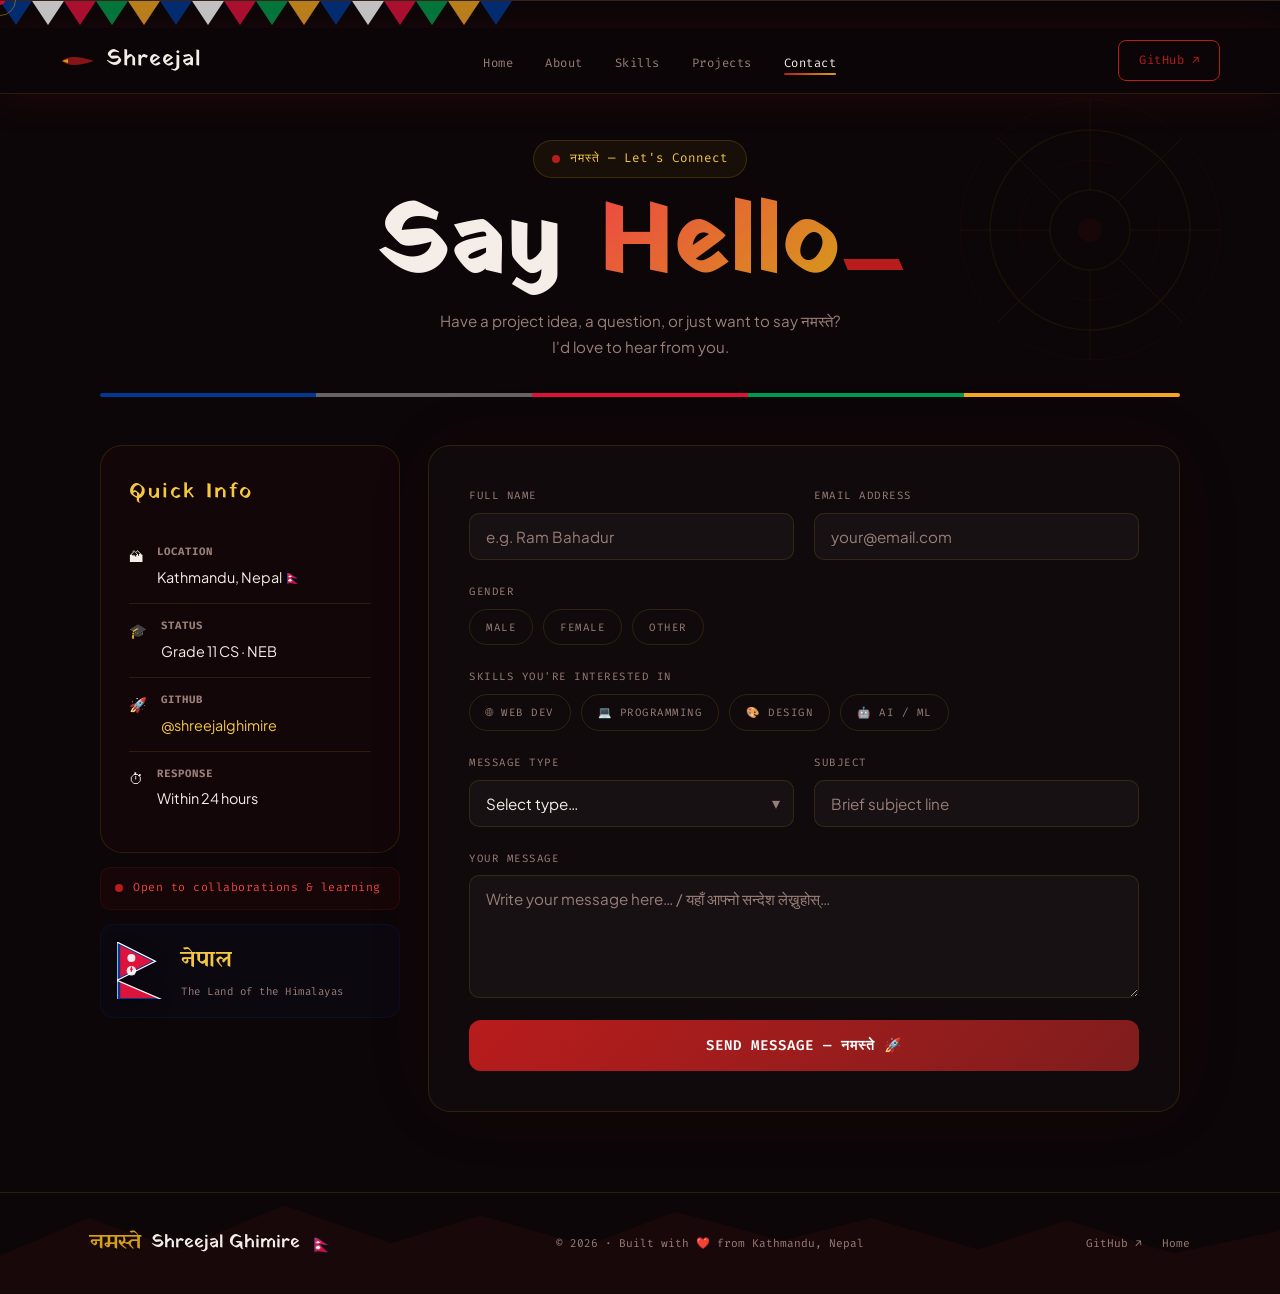
==== contact.html @ b82d3287 "Add files via upload" ====
<!DOCTYPE html>
<html lang="en">
<head>
  <meta charset="UTF-8"/>
  <meta name="viewport" content="width=device-width, initial-scale=1.0"/>
  <title>Contact · Shreejal Ghimire 🇳🇵</title>
  <link rel="preconnect" href="https://fonts.googleapis.com"/>
  <link rel="preconnect" href="https://fonts.gstatic.com" crossorigin/>
  <link href="https://fonts.googleapis.com/css2?family=Yatra+One&family=Plus+Jakarta+Sans:wght@300;400;500;600;700&family=Fira+Code:wght@400;600&display=swap" rel="stylesheet"/>
  <link rel="stylesheet" href="style.css"/>
</head>
<body>

<canvas id="mountainCanvas"></canvas>
<div class="prayer-flags" id="prayerFlags"></div>
<div class="cursor" id="cursor"></div>
<div class="cursor-ring" id="cursorRing"></div>

<nav class="navbar scrolled" id="navbar">
  <a href="index.html" class="nav-logo">
    <svg class="logo-khukuri" viewBox="0 0 36 20" fill="none">
      <path d="M2 10 Q10 2 34 10 Q10 18 2 10Z" fill="var(--crimson)" opacity=".7"/>
      <path d="M2 10 L8 8 L8 12Z" fill="var(--gold)"/>
    </svg>
    <span>Shreejal</span>
  </a>
  <ul class="nav-links">
    <li><a href="index.html">Home</a></li>
    <li><a href="index.html#about">About</a></li>
    <li><a href="index.html#skills">Skills</a></li>
    <li><a href="index.html#projects">Projects</a></li>
    <li><a href="contact.html" class="nav-active">Contact</a></li>
  </ul>
  <a href="https://github.com/shreejalghimire" target="_blank" class="nav-cta">GitHub ↗</a>
  <button class="hamburger" id="hamburger" aria-label="Menu">
    <span></span><span></span><span></span>
  </button>
</nav>

<div class="mob-overlay" id="mobOverlay">
  <button class="mob-close" id="mobClose">✕</button>
  <div class="mob-mandala"></div>
  <nav class="mob-nav">
    <a href="index.html" onclick="closeMob()">Home</a>
    <a href="index.html#about" onclick="closeMob()">About</a>
    <a href="index.html#skills" onclick="closeMob()">Skills</a>
    <a href="index.html#projects" onclick="closeMob()">Projects</a>
    <a href="contact.html">Contact</a>
  </nav>
</div>

<!-- CONTACT PAGE -->
<main class="contact-page">

  <!-- Mandala accent -->
  <div class="contact-mandala">
    <svg viewBox="0 0 300 300" xmlns="http://www.w3.org/2000/svg" opacity=".07">
      <g transform="translate(150,150)">
        <circle r="130" fill="none" stroke="var(--crimson)" stroke-width="1"/>
        <circle r="100" fill="none" stroke="var(--gold)" stroke-width="1.5"/>
        <circle r="70"  fill="none" stroke="var(--crimson)" stroke-width="1"/>
        <circle r="40"  fill="none" stroke="var(--gold)" stroke-width="1.5"/>
        <circle r="12"  fill="var(--crimson)"/>
        <g stroke="var(--gold)" stroke-width="1" fill="none">
          <line x1="0" y1="-130" x2="0" y2="-40"/>
          <line x1="0" y1="40"   x2="0" y2="130"/>
          <line x1="-130" y1="0" x2="-40" y2="0"/>
          <line x1="40"  y1="0" x2="130" y2="0"/>
          <line x1="-92"  y1="-92"  x2="-28" y2="-28"/>
          <line x1="92"   y1="-92"  x2="28"  y2="-28"/>
          <line x1="-92"  y1="92"   x2="-28" y2="28"/>
          <line x1="92"   y1="92"   x2="28"  y2="28"/>
        </g>
      </g>
    </svg>
  </div>

  <div class="contact-header fade-up">
    <div class="ch-eyebrow">
      <span class="eyebrow-dot"></span>
      नमस्ते — Let's Connect
    </div>
    <h1 class="contact-title">Say <em>Hello</em><span class="blink">_</span></h1>
    <p class="contact-sub">
      Have a project idea, a question, or just want to say नमस्ते?<br/>
      I'd love to hear from you.
    </p>
  </div>

  <div class="prayer-color-bar contact-pcb">
    <span class="pcb blue"></span>
    <span class="pcb white"></span>
    <span class="pcb red"></span>
    <span class="pcb green"></span>
    <span class="pcb yellow"></span>
  </div>

  <div class="contact-layout fade-up delay-2">

    <!-- INFO PANEL -->
    <aside class="info-panel">
      <div class="ip-card">
        <div class="ip-title">Quick Info</div>
        <div class="ip-item">
          <span>🏔</span>
          <div><strong>Location</strong><span>Kathmandu, Nepal 🇳🇵</span></div>
        </div>
        <div class="ip-item">
          <span>🎓</span>
          <div><strong>Status</strong><span>Grade 11 CS · NEB</span></div>
        </div>
        <div class="ip-item">
          <span>🚀</span>
          <div><strong>GitHub</strong><a href="https://github.com/shreejalghimire" target="_blank">@shreejalghimire</a></div>
        </div>
        <div class="ip-item">
          <span>⏱</span>
          <div><strong>Response</strong><span>Within 24 hours</span></div>
        </div>
      </div>

      <div class="ip-open">
        <span class="eyebrow-dot"></span>
        Open to collaborations &amp; learning
      </div>

      <!-- Nepali flag display -->
      <div class="ip-flag-card">
        <svg viewBox="0 0 60 72" class="np-flag-big">
          <polygon points="0,0 48,24 0,48" fill="#003893"/>
          <polygon points="0,48 56,72 0,72" fill="#003893"/>
          <polygon points="4,4 44,24 4,44" fill="#DC143C"/>
          <polygon points="4,50 52,70 4,70" fill="#DC143C"/>
          <!-- White border lines -->
          <polygon points="0,0 48,24 0,48" fill="none" stroke="white" stroke-width="1.5"/>
          <polygon points="0,48 56,72 0,72" fill="none" stroke="white" stroke-width="1.5"/>
          <!-- Moon -->
          <circle cx="18" cy="20" r="5" fill="white" opacity=".9"/>
          <!-- Sun rays simplified -->
          <circle cx="18" cy="36" r="6" fill="white" opacity=".9"/>
          <path d="M18 30 L19.5 34 L18 38 L16.5 34Z" fill="#DC143C"/>
        </svg>
        <div>
          <span class="ip-np-text">नेपाल</span>
          <span class="ip-np-sub">The Land of the Himalayas</span>
        </div>
      </div>
    </aside>

    <!-- FORM -->
    <div class="form-wrap">
      <form id="cForm" onsubmit="handleSend(event)">

        <div class="form-row">
          <div class="fg">
            <label>Full Name</label>
            <input type="text" placeholder="e.g. Ram Bahadur" required/>
          </div>
          <div class="fg">
            <label>Email Address</label>
            <input type="email" placeholder="your@email.com" required/>
          </div>
        </div>

        <div class="fg">
          <label>Gender</label>
          <div class="pill-group">
            <label class="pill"><input type="radio" name="gender"/><span>Male</span></label>
            <label class="pill"><input type="radio" name="gender"/><span>Female</span></label>
            <label class="pill"><input type="radio" name="gender"/><span>Other</span></label>
          </div>
        </div>

        <div class="fg">
          <label>Skills You're Interested In</label>
          <div class="pill-group">
            <label class="pill"><input type="checkbox"/><span>🌐 Web Dev</span></label>
            <label class="pill"><input type="checkbox"/><span>💻 Programming</span></label>
            <label class="pill"><input type="checkbox"/><span>🎨 Design</span></label>
            <label class="pill"><input type="checkbox"/><span>🤖 AI / ML</span></label>
          </div>
        </div>

        <div class="form-row">
          <div class="fg">
            <label>Message Type</label>
            <div class="sel-wrap">
              <select>
                <option value="">Select type…</option>
                <option>General Inquiry</option>
                <option>Project Collaboration</option>
                <option>Feedback</option>
                <option>Other</option>
              </select>
              <span class="sel-arr">▾</span>
            </div>
          </div>
          <div class="fg">
            <label>Subject</label>
            <input type="text" placeholder="Brief subject line"/>
          </div>
        </div>

        <div class="fg">
          <label>Your Message</label>
          <textarea rows="5" placeholder="Write your message here… / यहाँ आफ्नो सन्देश लेख्नुहोस्…" required></textarea>
        </div>

        <button type="submit" class="btn-primary send-btn">
          <span id="btnTxt">Send Message — नमस्ते 🚀</span>
        </button>

        <div class="form-ok" id="formOk">
          🙏 धन्यवाद! Message received — I'll reply soon!
        </div>

      </form>
    </div>
  </div>
</main>

<footer class="footer">
  <div class="footer-mountains">
    <svg viewBox="0 0 1440 80" preserveAspectRatio="none">
      <path d="M0,80 L0,50 L100,20 L200,45 L320,10 L440,40 L540,18 L660,42 L760,15 L880,38 L980,20 L1100,45 L1200,22 L1320,48 L1440,30 L1440,80Z" fill="rgba(185,28,28,.07)"/>
    </svg>
  </div>
  <div class="footer-inner">
    <div class="footer-brand">
      <span class="footer-np">नमस्ते</span>
      <span class="footer-name">Shreejal Ghimire</span>
      <span class="footer-np-flag">🇳🇵</span>
    </div>
    <p>© 2026 · Built with ❤️ from Kathmandu, Nepal</p>
    <div class="footer-links">
      <a href="https://github.com/shreejalghimire" target="_blank">GitHub ↗</a>
      <a href="index.html">Home</a>
    </div>
  </div>
</footer>

<script>
// Prayer flags
const flagColors=['#003893','#ffffff','#DC143C','#009B4E','#F5A623'];
const fc=document.getElementById('prayerFlags');
const ln=document.createElement('div'); ln.className='flag-line';
for(let i=0;i<16;i++){const p=document.createElement('div');p.className='flag-pennant';p.style.background=flagColors[i%5];ln.appendChild(p);}
fc.appendChild(ln);

// Canvas
const mc=document.getElementById('mountainCanvas');

// Cursor
const cur=document.getElementById('cursor'),ring=document.getElementById('cursorRing');
let mx=0,my=0,rx=0,ry=0;
document.addEventListener('mousemove',e=>{mx=e.clientX;my=e.clientY;cur.style.left=mx+'px';cur.style.top=my+'px';});
(function a(){rx+=(mx-rx)*.1;ry+=(my-ry)*.1;ring.style.left=rx+'px';ring.style.top=ry+'px';requestAnimationFrame(a);})();
document.querySelectorAll('a,button,input,textarea,select').forEach(el=>{
  el.addEventListener('mouseenter',()=>{cur.classList.add('big');ring.classList.add('big');});
  el.addEventListener('mouseleave',()=>{cur.classList.remove('big');ring.classList.remove('big');});
});

// Hamburger
const ham=document.getElementById('hamburger'),mob=document.getElementById('mobOverlay');
ham.addEventListener('click',()=>{ham.classList.toggle('open');mob.classList.toggle('open');document.body.classList.toggle('no-scroll');});
document.getElementById('mobClose').addEventListener('click',closeMob);
function closeMob(){ham.classList.remove('open');mob.classList.remove('open');document.body.classList.remove('no-scroll');}

// Submit
function handleSend(e){
  e.preventDefault();
  const b=document.getElementById('btnTxt');
  b.textContent='Sending…';
  setTimeout(()=>{
    document.getElementById('formOk').style.display='block';
    b.textContent='Sent ✓';
    document.getElementById('cForm').reset();
    setTimeout(()=>{b.textContent='Send Message — नमस्ते 🚀';document.getElementById('formOk').style.display='none';},4000);
  },1200);
}
</script>
</body>
</html>
---- style.css ----
/* ═══════════════════════════════════════════════════════
   SHREEJAL GHIMIRE — NEPALI HERITAGE PORTFOLIO
   Palette: Nepal Flag Crimson · Royal Blue · Sacred Gold
   Motifs:  Himalayas · Prayer Flags · Mandala · Nepali Script
   Fonts:   Yatra One (display) · Plus Jakarta Sans (body) · Fira Code (mono)
═══════════════════════════════════════════════════════ */

:root {
  /* Nepal flag colors */
  --crimson:   #B91C1C;
  --crimson-d: #7F1D1D;
  --crimson-l: #EF4444;
  --royal:     #003893;
  --royal-l:   #1D4ED8;
  --gold:      #D4A017;
  --gold-l:    #F5C842;
  --gold-pale: #FEF3C7;

  /* Prayer flag colors */
  --pf-blue:   #003893;
  --pf-white:  #F0F0F0;
  --pf-red:    #DC143C;
  --pf-green:  #009B4E;
  --pf-yellow: #F5A623;

  /* Dark background - deep mountain night */
  --bg:        #0C0608;
  --bg2:       #110A0C;
  --bg3:       #160D10;
  --bg-blue:   #060A14;

  /* Text */
  --text:      #F5EDE8;
  --muted:     #9A7E78;
  --border:    rgba(212,160,23,.15);
  --glass:     rgba(185,28,28,.04);

  /* Fonts */
  --ff-disp:   'Yatra One', cursive;
  --ff-body:   'Plus Jakarta Sans', sans-serif;
  --ff-mono:   'Fira Code', monospace;

  --r:    14px;
  --r-lg: 22px;
  --ease: cubic-bezier(0.4,0,0.2,1);
}

*,*::before,*::after{margin:0;padding:0;box-sizing:border-box;}
html{scroll-behavior:smooth;}
body{
  background: var(--bg);
  color: var(--text);
  font-family: var(--ff-body);
  overflow-x: hidden;
  line-height: 1.75;
}
body.no-scroll{overflow:hidden;}
a{text-decoration:none;color:inherit;}

/* ── MOUNTAIN CANVAS ── */
#mountainCanvas{
  position:fixed;inset:0;
  z-index:0;pointer-events:none;
  opacity:.4;
}

/* ── PRAYER FLAGS ── */
.prayer-flags{
  position:fixed;
  top:0;left:0;right:0;
  z-index:999;
  pointer-events:none;
  overflow:hidden;
  height:28px;
}
.flag-line{
  display:flex;
  align-items:flex-start;
  width:100%;
  /* rope line */
  border-top:1.5px solid rgba(120,80,50,.4);
  padding-top:0;
  gap:0;
}
.flag-pennant{
  width:32px;
  height:24px;
  clip-path: polygon(0 0, 100% 0, 50% 100%);
  opacity:.75;
  flex-shrink:0;
  animation:flagWave 3s ease-in-out infinite;
}
.flag-pennant:nth-child(2n){animation-delay:.3s;}
.flag-pennant:nth-child(3n){animation-delay:.6s;}
.flag-pennant:nth-child(4n){animation-delay:.9s;}
.flag-pennant:nth-child(5n){animation-delay:1.2s;}
@keyframes flagWave{
  0%,100%{transform:skewX(0deg);}
  30%    {transform:skewX(4deg);}
  60%    {transform:skewX(-3deg);}
}

/* ── CURSOR ── */
.cursor{
  position:fixed;width:10px;height:10px;
  background:var(--crimson);border-radius:50%;
  pointer-events:none;
  transform:translate(-50%,-50%);
  z-index:9999;
  transition:width .2s,height .2s,background .2s;
  mix-blend-mode:difference;
}
.cursor.big{width:36px;height:36px;background:var(--gold);}
.cursor-ring{
  position:fixed;width:32px;height:32px;
  border:1.5px solid var(--gold);border-radius:50%;
  pointer-events:none;
  transform:translate(-50%,-50%);
  z-index:9998;opacity:.5;
  transition:width .2s,height .2s;
}
.cursor-ring.big{width:56px;height:56px;opacity:.3;}

/* ── NAVBAR ── */
.navbar{
  position:fixed;top:28px;left:0;right:0;
  z-index:998;
  display:flex;align-items:center;justify-content:space-between;
  padding:18px 60px;
  transition:all .35s var(--ease);
}
.navbar.scrolled{
  top:28px;
  background:rgba(12,6,8,.9);
  backdrop-filter:blur(20px);
  border-bottom:1px solid rgba(212,160,23,.15);
  box-shadow:0 4px 40px rgba(185,28,28,.12);
  padding:12px 60px;
}

.nav-logo{
  display:flex;align-items:center;gap:10px;
  font-family:var(--ff-disp);font-size:1.35rem;
  letter-spacing:1px;color:var(--text);
  transition:.3s;
}
.logo-khukuri{width:36px;height:20px;}
.nav-logo:hover{color:var(--gold-l);}

.nav-links{display:flex;list-style:none;gap:32px;}
.nav-links a{
  font-family:var(--ff-mono);font-size:.76rem;
  letter-spacing:.5px;color:var(--muted);
  transition:.3s;position:relative;
}
.nav-links a::after{
  content:'';position:absolute;bottom:-4px;left:0;
  width:0;height:2px;
  background:linear-gradient(to right,var(--crimson),var(--gold));
  transition:.3s var(--ease);border-radius:2px;
}
.nav-links a:hover,.nav-links a.nav-active{color:var(--text);}
.nav-links a:hover::after,.nav-links a.nav-active::after{width:100%;}

.nav-cta{
  font-family:var(--ff-mono);font-size:.76rem;
  padding:9px 20px;
  border:1.5px solid var(--crimson);border-radius:8px;
  color:var(--crimson);letter-spacing:.5px;
  transition:.3s;
}
.nav-cta:hover{background:var(--crimson);color:white;box-shadow:0 0 20px rgba(185,28,28,.4);}

/* ── HAMBURGER ── */
.hamburger{
  display:none;flex-direction:column;gap:5px;
  background:none;border:none;cursor:pointer;padding:4px;z-index:1100;
}
.hamburger span{
  display:block;width:24px;height:2px;
  background:var(--text);border-radius:2px;
  transition:.3s var(--ease);
}
.hamburger.open span:nth-child(1){transform:translateY(7px) rotate(45deg);background:var(--gold);}
.hamburger.open span:nth-child(2){opacity:0;}
.hamburger.open span:nth-child(3){transform:translateY(-7px) rotate(-45deg);background:var(--gold);}

/* ── MOBILE MENU ── */
.mob-overlay{
  position:fixed;inset:0;
  background:rgba(12,6,8,.97);
  backdrop-filter:blur(20px);
  z-index:997;
  display:flex;align-items:center;justify-content:center;
  opacity:0;pointer-events:none;
  transition:opacity .35s var(--ease);
}
.mob-overlay.open{opacity:1;pointer-events:all;}
.mob-close{
  position:absolute;top:24px;right:28px;
  background:none;border:none;color:var(--muted);
  font-size:1.4rem;cursor:pointer;transition:.3s;
}
.mob-close:hover{color:var(--gold);}
.mob-mandala{
  position:absolute;width:400px;height:400px;
  border-radius:50%;
  border:1px dashed rgba(212,160,23,.1);
  animation:spinSlow 30s linear infinite;
}
.mob-nav{display:flex;flex-direction:column;align-items:center;gap:24px;position:relative;z-index:1;}
.mob-nav a{
  font-family:var(--ff-disp);font-size:2.5rem;
  letter-spacing:2px;color:var(--muted);transition:.3s;
}
.mob-nav a:hover{color:var(--gold-l);}
@keyframes spinSlow{to{transform:rotate(360deg);}}

/* ── HERO ── */
.hero{
  min-height:100vh;
  display:flex;align-items:center;justify-content:center;
  padding:110px 60px 0;
  position:relative;overflow:hidden;
  background:
    radial-gradient(ellipse 80% 60% at 50% 30%, rgba(185,28,28,.12), transparent),
    radial-gradient(ellipse 60% 50% at 20% 60%, rgba(0,56,147,.1), transparent),
    var(--bg);
}

/* Mandala background */
.mandala-bg{
  position:absolute;inset:0;
  display:flex;align-items:center;justify-content:center;
  pointer-events:none;z-index:0;
}
.mandala-svg{
  width:700px;height:700px;
  animation:spinSlow 60s linear infinite;
  opacity:.6;
}

/* Snow canvas */
.snow-canvas{
  position:absolute;inset:0;
  width:100%;height:100%;
  pointer-events:none;z-index:1;
}

.hero-content{
  position:relative;z-index:2;
  text-align:center;
  max-width:900px;
}

.hero-flag-badge{
  display:inline-flex;align-items:center;gap:10px;
  font-family:var(--ff-mono);font-size:.78rem;
  color:var(--gold-l);
  background:rgba(212,160,23,.08);
  border:1px solid rgba(212,160,23,.25);
  border-radius:100px;
  padding:7px 18px;
  margin-bottom:28px;
  letter-spacing:1px;
  animation:fadeUp .8s var(--ease) .1s both;
}
.flag-icon{font-size:1rem;}

.hero-title{
  display:flex;flex-direction:column;
  align-items:center;
  margin-bottom:20px;
}
.ht-namaste{
  font-family:var(--ff-disp);
  font-size:clamp(2rem, 5vw, 3.5rem);
  color:var(--gold-l);
  letter-spacing:2px;
  animation:fadeUp .8s var(--ease) .2s both;
  line-height:1.2;
}
.ht-iam{
  font-family:var(--ff-mono);
  font-size:1rem;
  color:var(--muted);
  letter-spacing:4px;
  text-transform:uppercase;
  animation:fadeUp .8s var(--ease) .3s both;
  margin-top:4px;
}
.ht-name{
  font-family:var(--ff-disp);
  font-size:clamp(4rem, 12vw, 8.5rem);
  line-height:.95;
  letter-spacing:2px;
  background:linear-gradient(150deg, var(--text) 20%, var(--crimson-l) 50%, var(--gold) 80%);
  -webkit-background-clip:text;
  -webkit-text-fill-color:transparent;
  background-clip:text;
  animation:fadeUp .8s var(--ease) .4s both;
  margin-top:8px;
}

.hero-tagline{
  display:flex;align-items:center;justify-content:center;
  gap:12px;flex-wrap:wrap;
  margin-bottom:16px;
  animation:fadeUp .8s var(--ease) .55s both;
}
.htag-line,.htag-np{font-family:var(--ff-mono);font-size:.82rem;color:var(--muted);}
.htag-sep{color:var(--gold);font-size:1.2rem;}
.htag-np{color:rgba(212,160,23,.6);}

.hero-desc{
  font-size:1.05rem;color:var(--muted);
  margin-bottom:40px;
  animation:fadeUp .8s var(--ease) .65s both;
}

.hero-btns{
  display:flex;gap:16px;justify-content:center;flex-wrap:wrap;
  animation:fadeUp .8s var(--ease) .78s both;
}

/* ── BUTTONS ── */
.btn-primary{
  display:inline-flex;align-items:center;justify-content:center;
  gap:8px;
  padding:15px 34px;
  font-family:var(--ff-mono);font-size:.84rem;
  font-weight:600;letter-spacing:1px;
  text-transform:uppercase;
  color:white;
  background:linear-gradient(135deg, var(--crimson), var(--crimson-d));
  border:none;border-radius:10px;cursor:pointer;
  transition:.3s var(--ease);
  position:relative;overflow:hidden;
}
.btn-primary::before{
  content:'';position:absolute;inset:0;
  background:linear-gradient(135deg, var(--gold), var(--crimson));
  opacity:0;transition:.3s;
}
.btn-primary:hover{transform:translateY(-3px);box-shadow:0 14px 36px rgba(185,28,28,.45);}
.btn-primary:hover::before{opacity:1;}
.btn-primary>*{position:relative;z-index:1;}

.btn-outline{
  display:inline-flex;align-items:center;justify-content:center;
  gap:8px;
  padding:15px 34px;
  font-family:var(--ff-mono);font-size:.84rem;letter-spacing:1px;
  text-transform:uppercase;
  color:var(--gold-l);
  border:1.5px solid rgba(212,160,23,.35);border-radius:10px;
  background:rgba(212,160,23,.05);
  transition:.3s var(--ease);
}
.btn-outline:hover{border-color:var(--gold);background:rgba(212,160,23,.1);transform:translateY(-3px);box-shadow:0 8px 24px rgba(212,160,23,.15);}

/* Nepal flag mini */
.mini-flag{
  position:absolute;right:-10px;top:0;
  width:50px;
  animation:flagWaveY 4s ease-in-out infinite;
  filter:drop-shadow(0 4px 12px rgba(0,0,0,.4));
  animation:fadeUp 1s var(--ease) 1s both;
}
@keyframes flagWaveY{0%,100%{transform:rotate(-2deg);}50%{transform:rotate(2deg);}}

/* Hero side / scroll */
.hero-side-label{display:none;}
.hero-scroll{
  position:absolute;bottom:50px;left:60px;
  display:flex;align-items:center;gap:12px;
  font-family:var(--ff-mono);font-size:.65rem;letter-spacing:3px;
  color:var(--muted);z-index:2;
  animation:fadeUp 1s var(--ease) 1.1s both;
}
.scroll-track{
  width:22px;height:36px;
  border:1.5px solid var(--muted);border-radius:14px;
  position:relative;
}
.scroll-thumb{
  position:absolute;top:5px;left:50%;transform:translateX(-50%);
  width:4px;height:8px;background:var(--crimson);border-radius:4px;
  animation:scrollAnim 1.5s ease infinite;
}
@keyframes scrollAnim{0%{top:5px;opacity:1;}100%{top:18px;opacity:0;}}

/* Mountain silhouette */
.mountain-silhouette{
  position:absolute;bottom:0;left:0;right:0;z-index:1;
  pointer-events:none;
}
.mountain-silhouette svg{width:100%;height:auto;display:block;}

/* ── SECTIONS ── */
.section{
  padding:100px 60px;
  position:relative;z-index:1;
  overflow:hidden;
}

.sec-header{
  display:flex;align-items:flex-start;gap:20px;
  margin-bottom:60px;
}
.sec-num-np{
  font-family:var(--ff-disp);font-size:4.5rem;
  color:rgba(212,160,23,.08);line-height:1;
  user-select:none;margin-top:-8px;
}
.sec-eyebrow{
  font-family:var(--ff-mono);font-size:.72rem;
  letter-spacing:2px;color:var(--crimson-l);
  text-transform:uppercase;margin-bottom:6px;
}
.sec-title{
  font-family:var(--ff-disp);
  font-size:clamp(2rem,4.5vw,3.5rem);
  letter-spacing:1px;line-height:1.15;
  color:var(--text);
}
.sec-title em{
  font-style:normal;
  background:linear-gradient(135deg,var(--crimson-l),var(--gold));
  -webkit-background-clip:text;-webkit-text-fill-color:transparent;background-clip:text;
}

/* Prayer color bar */
.prayer-color-bar{
  display:flex;height:4px;
  border-radius:4px;overflow:hidden;
  margin-bottom:56px;
  max-width:1100px;margin-left:auto;margin-right:auto;
}
.pcb{flex:1;}
.pcb.blue{background:var(--pf-blue);}
.pcb.white{background:rgba(240,240,240,.4);}
.pcb.red{background:var(--pf-red);}
.pcb.green{background:var(--pf-green);}
.pcb.yellow{background:var(--pf-yellow);}

/* ── ABOUT ── */
.about-section{background:var(--bg2);}

.sec-mandala-accent{
  position:absolute;right:-100px;top:-100px;
  width:400px;height:400px;
  border-radius:50%;
  border:1px dashed rgba(212,160,23,.07);
  pointer-events:none;z-index:0;
}

.about-layout{
  display:grid;grid-template-columns:280px 1fr;
  gap:60px;align-items:center;
  max-width:1100px;margin:0 auto 60px;
}

/* Avatar */
.av-frame{
  position:relative;width:240px;height:240px;
  margin:0 auto;
}
.av-inner{
  position:absolute;inset:30px;
  background:radial-gradient(circle at 40% 40%, rgba(185,28,28,.2), rgba(0,56,147,.15));
  border-radius:50%;
  display:flex;align-items:center;justify-content:center;
  font-size:4.5rem;
  border:1px solid rgba(212,160,23,.2);
  backdrop-filter:blur(8px);
}
.av-spin-ring{
  position:absolute;inset:10px;
  border-radius:50%;
  border:1.5px dashed rgba(185,28,28,.3);
  animation:spinSlow 25s linear infinite;
}
.av-dotted-ring{
  position:absolute;inset:0;
  border-radius:50%;
  border:1px dashed rgba(212,160,23,.2);
  animation:spinSlow 40s linear infinite reverse;
}
/* Nepali geometric corner ornaments */
.corner-tl,.corner-tr,.corner-bl,.corner-br{
  position:absolute;width:16px;height:16px;
  border-color:var(--gold);border-style:solid;opacity:.4;
}
.corner-tl{top:0;left:0;border-width:2px 0 0 2px;}
.corner-tr{top:0;right:0;border-width:2px 2px 0 0;}
.corner-bl{bottom:0;left:0;border-width:0 0 2px 2px;}
.corner-br{bottom:0;right:0;border-width:0 2px 2px 0;}

.av-label{
  position:absolute;bottom:-12px;left:50%;transform:translateX(-50%);
  white-space:nowrap;
  font-family:var(--ff-mono);font-size:.68rem;letter-spacing:1px;
  color:var(--gold-l);
  background:rgba(12,6,8,.9);
  border:1px solid rgba(212,160,23,.25);
  border-radius:100px;padding:4px 14px;
}

/* Nepali quote */
.np-quote{
  background:rgba(185,28,28,.06);
  border-left:3px solid var(--crimson);
  border-radius:0 var(--r) var(--r) 0;
  padding:16px 20px;
  margin-bottom:24px;
}
.np-script{
  display:block;
  font-family:var(--ff-disp);font-size:1.15rem;
  color:var(--gold-l);letter-spacing:.5px;margin-bottom:4px;
}
.np-translation{
  font-family:var(--ff-mono);font-size:.72rem;
  color:var(--muted);letter-spacing:1px;
  font-style:italic;
}

.about-text p{color:var(--muted);margin-bottom:14px;font-size:.97rem;}

.about-chips{display:flex;flex-wrap:wrap;gap:10px;margin-top:22px;}
.chip{
  font-family:var(--ff-mono);font-size:.72rem;letter-spacing:.5px;
  padding:6px 14px;border-radius:100px;border:1px solid;
  transition:.3s;
}
.chip-red{background:rgba(185,28,28,.08);border-color:rgba(185,28,28,.25);color:var(--crimson-l);}
.chip-blue{background:rgba(0,56,147,.1);border-color:rgba(0,56,147,.3);color:#60A5FA;}
.chip-gold{background:rgba(212,160,23,.08);border-color:rgba(212,160,23,.25);color:var(--gold-l);}
.chip:hover{transform:translateY(-2px);}

/* Stats band */
.stats-band{
  display:flex;align-items:center;justify-content:center;
  max-width:1000px;margin:0 auto;
  background:rgba(212,160,23,.04);
  border:1px solid rgba(212,160,23,.12);
  border-radius:var(--r-lg);
  overflow:hidden;
}
.sb-item{
  flex:1;text-align:center;padding:32px 16px;
}
.sb-num{
  display:inline;
  font-family:var(--ff-disp);font-size:3rem;letter-spacing:2px;
  background:linear-gradient(135deg,var(--crimson-l),var(--gold-l));
  -webkit-background-clip:text;-webkit-text-fill-color:transparent;background-clip:text;
  line-height:1;
}
sup{font-family:var(--ff-disp);font-size:1.2rem;color:var(--gold);vertical-align:super;}
.sb-lbl{
  display:block;font-family:var(--ff-mono);font-size:.65rem;
  color:var(--muted);letter-spacing:2px;margin-top:6px;text-transform:uppercase;
}
.sb-sep{display:flex;align-items:center;}

/* ── SKILLS ── */
.skills-section{background:var(--bg3);}

.skills-grid{
  display:grid;grid-template-columns:repeat(auto-fit,minmax(240px,1fr));
  gap:20px;max-width:1100px;margin:0 auto;
}

.sk-card{
  position:relative;overflow:hidden;
  background:var(--glass);
  border:1px solid var(--border);
  border-radius:var(--r-lg);
  padding:30px;
  transition:transform .4s var(--ease),box-shadow .4s,border-color .4s;
  cursor:default;
}
.sk-card:hover{
  border-color:rgba(212,160,23,.4);
  box-shadow:0 20px 50px rgba(185,28,28,.15);
}
/* Geometric corner motif */
.sk-corner-motif{
  position:absolute;top:0;right:0;
  width:40px;height:40px;
  border-left:1px solid rgba(212,160,23,.15);
  border-bottom:1px solid rgba(212,160,23,.15);
  border-radius:0 var(--r-lg) 0 var(--r);
}
.sk-top{display:flex;justify-content:space-between;align-items:flex-start;margin-bottom:14px;}
.sk-icon{font-size:2.2rem;}
.sk-badge{
  font-family:var(--ff-disp);font-size:2.5rem;
  color:rgba(212,160,23,.06);line-height:1;user-select:none;
}
.sk-card h3{
  font-family:var(--ff-disp);font-size:1.4rem;letter-spacing:1px;
  color:var(--text);margin-bottom:8px;
}
.sk-card p{font-size:.87rem;color:var(--muted);margin-bottom:20px;line-height:1.6;}
.sk-bar-wrap{display:flex;align-items:center;gap:10px;}
.sk-bar{flex:1;height:4px;background:rgba(255,255,255,.06);border-radius:4px;overflow:hidden;}
.sk-fill{height:100%;width:0;border-radius:4px;transition:width 1.4s var(--ease);}
.sk-fill-1{background:linear-gradient(to right,var(--crimson),var(--gold));}
.sk-fill-2{background:linear-gradient(to right,var(--royal-l),var(--crimson));}
.sk-fill-3{background:linear-gradient(to right,var(--gold),var(--pf-green));}
.sk-fill-4{background:linear-gradient(to right,var(--crimson-l),var(--royal-l));}
.sk-pct{font-family:var(--ff-mono);font-size:.68rem;color:var(--muted);white-space:nowrap;}

/* ── PROJECTS ── */
.projects-section{background:var(--bg2);}

.projects-grid{
  display:grid;
  grid-template-columns:1fr 1fr .65fr;
  gap:20px;max-width:1100px;margin:0 auto 60px;
}

.proj-card{
  position:relative;overflow:hidden;
  background:var(--glass);
  border:1px solid var(--border);
  border-radius:var(--r-lg);
  padding:28px;
  display:flex;flex-direction:column;gap:12px;
  transition:transform .4s var(--ease),box-shadow .4s,border-color .4s;
  cursor:default;
}
.proj-card:hover{
  border-color:rgba(185,28,28,.4);
  box-shadow:0 20px 50px rgba(185,28,28,.15);
}
/* Nepal flag stripe accent */
.proj-flag-stripe{
  position:absolute;top:0;left:0;right:0;
  height:3px;
  background:linear-gradient(to right,var(--royal),var(--crimson),var(--gold));
}
.proj-head{display:flex;justify-content:space-between;align-items:center;}
.proj-idx{
  font-family:var(--ff-disp);font-size:3rem;
  color:rgba(212,160,23,.07);line-height:1;user-select:none;
}
.proj-tags{display:flex;gap:8px;flex-wrap:wrap;}
.ptag{
  font-family:var(--ff-mono);font-size:.67rem;letter-spacing:.5px;
  padding:3px 10px;border-radius:6px;
  background:rgba(255,255,255,.05);border:1px solid var(--border);
}
.live{background:rgba(0,155,78,.1);border-color:rgba(0,155,78,.3);color:#4ADE80;}
.done{background:rgba(0,56,147,.1);border-color:rgba(0,56,147,.3);color:#93C5FD;}

.proj-card h3{
  font-family:var(--ff-disp);font-size:1.6rem;letter-spacing:1px;
  color:var(--text);
}
.proj-card p{font-size:.88rem;color:var(--muted);flex:1;}
.proj-foot{
  display:flex;justify-content:space-between;align-items:center;
  padding-top:14px;border-top:1px solid var(--border);
}
.proj-year{font-family:var(--ff-mono);font-size:.68rem;color:var(--muted);}
.proj-link{
  font-family:var(--ff-mono);font-size:.75rem;
  color:var(--crimson-l);
  border:1px solid rgba(185,28,28,.25);
  padding:5px 14px;border-radius:6px;transition:.3s;
}
.proj-link:hover{background:var(--crimson);color:white;border-color:var(--crimson);box-shadow:0 0 16px rgba(185,28,28,.4);}

/* Soon card */
.proj-soon{
  border:1.5px dashed rgba(212,160,23,.15)!important;
  align-items:center;justify-content:center;text-align:center;
}
.proj-soon:hover{border-color:rgba(212,160,23,.35)!important;}
.soon-inner{text-align:center;}
.soon-icon{font-size:2.5rem;margin-bottom:10px;}
.proj-soon h3{font-family:var(--ff-disp);font-size:1.3rem;letter-spacing:1px;margin-bottom:8px;}
.proj-soon p{font-size:.85rem;color:var(--muted);}
.dot-loader{display:flex;gap:6px;justify-content:center;margin-top:16px;}
.dot-loader span{
  width:8px;height:8px;border-radius:50%;
  animation:dotBounce .9s ease infinite;
}
.dot-loader span:nth-child(1){background:var(--crimson);}
.dot-loader span:nth-child(2){background:var(--gold);animation-delay:.15s;}
.dot-loader span:nth-child(3){background:var(--royal-l);animation-delay:.3s;}
@keyframes dotBounce{0%,100%{transform:translateY(0);}50%{transform:translateY(-8px);}}

/* Video */
.video-wrap{max-width:1100px;margin:0 auto;}
.video-head{display:flex;align-items:center;gap:16px;margin-bottom:16px;}
.vtag{
  font-family:var(--ff-mono);font-size:.75rem;
  padding:5px 14px;
  background:rgba(185,28,28,.1);border:1px solid rgba(185,28,28,.2);
  border-radius:6px;color:var(--crimson-l);letter-spacing:.5px;
}
.vsub{font-family:var(--ff-mono);font-size:.8rem;color:var(--muted);}
.video-box{
  border-radius:var(--r-lg);overflow:hidden;
  border:1px solid var(--border);
  box-shadow:0 0 60px rgba(185,28,28,.1);
  aspect-ratio:16/6;
}
.video-box iframe{width:100%;height:100%;border:none;display:block;}

/* ── FOOTER ── */
.footer{
  border-top:1px solid var(--border);
  padding:32px 60px;position:relative;z-index:1;
  background:var(--bg);overflow:hidden;
}
.footer-mountains{position:absolute;inset:0;pointer-events:none;}
.footer-mountains svg{width:100%;height:100%;}
.footer-inner{
  max-width:1100px;margin:0 auto;
  display:flex;align-items:center;justify-content:space-between;
  gap:16px;flex-wrap:wrap;position:relative;z-index:1;
}
.footer-brand{display:flex;align-items:center;gap:10px;}
.footer-np{font-family:var(--ff-disp);font-size:1.3rem;color:var(--gold);}
.footer-name{font-family:var(--ff-disp);font-size:1.1rem;color:var(--text);}
.footer-np-flag{font-size:1.2rem;}
.footer-inner p{font-family:var(--ff-mono);font-size:.7rem;color:var(--muted);}
.footer-links{display:flex;gap:20px;}
.footer-links a{font-family:var(--ff-mono);font-size:.7rem;color:var(--muted);transition:.3s;}
.footer-links a:hover{color:var(--gold-l);}

/* ── CONTACT PAGE ── */
.contact-page{
  min-height:100vh;
  padding:140px 60px 80px;
  max-width:1200px;margin:0 auto;
  position:relative;z-index:1;
}
.contact-mandala{
  position:absolute;right:0;top:80px;width:300px;height:300px;
  pointer-events:none;z-index:0;
}
.contact-header{text-align:center;margin-bottom:32px;}
.ch-eyebrow{
  display:inline-flex;align-items:center;gap:10px;
  font-family:var(--ff-mono);font-size:.78rem;
  color:var(--gold-l);
  background:rgba(212,160,23,.06);
  border:1px solid rgba(212,160,23,.2);
  border-radius:100px;padding:7px 18px;
  margin-bottom:20px;letter-spacing:1px;
}
.eyebrow-dot{
  width:8px;height:8px;background:var(--crimson);border-radius:50%;display:inline-block;
  animation:pulse 1.5s ease infinite;
}
@keyframes pulse{0%,100%{box-shadow:0 0 0 0 rgba(185,28,28,.6);}50%{box-shadow:0 0 0 6px rgba(185,28,28,0);}}
.contact-title{
  font-family:var(--ff-disp);
  font-size:clamp(3.5rem,8vw,6rem);
  letter-spacing:3px;line-height:1;margin-bottom:14px;
}
.contact-title em{
  font-style:normal;
  background:linear-gradient(135deg,var(--crimson-l),var(--gold));
  -webkit-background-clip:text;-webkit-text-fill-color:transparent;background-clip:text;
}
.blink{animation:blinkAnim 1s step-end infinite;color:var(--crimson);}
@keyframes blinkAnim{50%{opacity:0;}}
.contact-sub{color:var(--muted);font-size:.95rem;max-width:460px;margin:0 auto;}
.contact-pcb{margin-top:24px;margin-bottom:48px;}

.contact-layout{
  display:grid;grid-template-columns:300px 1fr;
  gap:28px;align-items:start;
}

/* Info panel */
.info-panel{}
.ip-card{
  background:var(--glass);border:1px solid var(--border);
  border-radius:var(--r-lg);padding:28px;
  backdrop-filter:blur(10px);margin-bottom:14px;
}
.ip-title{
  font-family:var(--ff-disp);font-size:1.3rem;letter-spacing:2px;
  color:var(--gold-l);margin-bottom:20px;
}
.ip-item{
  display:flex;align-items:flex-start;gap:14px;
  padding:12px 0;border-bottom:1px solid var(--border);
}
.ip-item:last-child{border-bottom:none;}
.ip-item>span{font-size:1.1rem;margin-top:2px;}
.ip-item strong{
  display:block;font-family:var(--ff-mono);font-size:.67rem;
  color:var(--muted);letter-spacing:1px;text-transform:uppercase;margin-bottom:2px;
}
.ip-item span{font-size:.9rem;}
.ip-item a{font-size:.9rem;color:var(--gold-l);transition:.3s;}
.ip-item a:hover{color:var(--crimson-l);}

.ip-open{
  display:flex;align-items:center;gap:10px;
  font-family:var(--ff-mono);font-size:.72rem;
  color:var(--crimson-l);
  background:rgba(185,28,28,.06);
  border:1px solid rgba(185,28,28,.15);
  border-radius:10px;padding:10px 14px;
  margin-bottom:14px;letter-spacing:.5px;
}

/* Nepal flag card */
.ip-flag-card{
  display:flex;align-items:center;gap:16px;
  background:rgba(0,56,147,.06);
  border:1px solid rgba(0,56,147,.15);
  border-radius:var(--r);padding:16px;
}
.np-flag-big{width:48px;height:auto;filter:drop-shadow(0 4px 8px rgba(0,0,0,.4));}
.ip-np-text{display:block;font-family:var(--ff-disp);font-size:1.4rem;color:var(--gold-l);letter-spacing:1px;}
.ip-np-sub{display:block;font-family:var(--ff-mono);font-size:.67rem;color:var(--muted);margin-top:2px;letter-spacing:.5px;}

/* Form */
.form-wrap{
  background:rgba(255,255,255,.02);
  border:1px solid var(--border);
  border-radius:var(--r-lg);
  padding:40px;backdrop-filter:blur(10px);
  box-shadow:0 0 80px rgba(185,28,28,.05);
}
form{display:flex;flex-direction:column;gap:22px;}
.form-row{display:grid;grid-template-columns:1fr 1fr;gap:20px;}
.fg{display:flex;flex-direction:column;gap:8px;}
.fg label{
  font-family:var(--ff-mono);font-size:.67rem;
  color:var(--muted);letter-spacing:1.5px;text-transform:uppercase;
}
.fg input,.fg textarea{
  background:rgba(255,255,255,.03);
  border:1.5px solid var(--border);
  border-radius:10px;padding:13px 16px;
  color:var(--text);font-family:var(--ff-body);font-size:.95rem;
  outline:none;transition:.3s var(--ease);width:100%;
}
.fg input:focus,.fg textarea:focus{
  border-color:var(--crimson);
  background:rgba(185,28,28,.04);
  box-shadow:0 0 0 3px rgba(185,28,28,.1);
}
.fg input::placeholder,.fg textarea::placeholder{color:var(--muted);}
.fg textarea{resize:vertical;min-height:120px;}

.sel-wrap{position:relative;}
.sel-wrap select{
  appearance:none;width:100%;
  background:rgba(255,255,255,.03);
  border:1.5px solid var(--border);
  border-radius:10px;padding:13px 40px 13px 16px;
  color:var(--text);font-family:var(--ff-body);font-size:.95rem;
  outline:none;cursor:pointer;transition:.3s;
}
.sel-wrap select:focus{border-color:var(--gold);box-shadow:0 0 0 3px rgba(212,160,23,.1);}
.sel-arr{position:absolute;right:14px;top:50%;transform:translateY(-50%);color:var(--muted);pointer-events:none;}
.sel-wrap select option{background:var(--bg3);}

/* Pills */
.pill-group{display:flex;flex-wrap:wrap;gap:10px;}
.pill{
  display:flex;align-items:center;gap:8px;
  font-family:var(--ff-mono);font-size:.74rem;letter-spacing:.5px;
  padding:8px 16px;
  border:1.5px solid var(--border);border-radius:100px;
  cursor:pointer;transition:.3s var(--ease);
  user-select:none;
}
.pill:hover{border-color:rgba(212,160,23,.35);color:var(--gold-l);}
.pill input{position:absolute;opacity:0;width:0;height:0;}
.pill:has(input:checked){
  border-color:var(--crimson);
  background:rgba(185,28,28,.1);
  color:var(--crimson-l);
  box-shadow:0 0 12px rgba(185,28,28,.15);
}

.send-btn{width:100%;padding:16px;font-size:.88rem;justify-content:center;border-radius:12px;}
.form-ok{
  display:none;text-align:center;
  font-family:var(--ff-mono);font-size:.82rem;
  color:var(--gold-l);
  background:rgba(212,160,23,.06);
  border:1px solid rgba(212,160,23,.2);
  border-radius:10px;padding:14px;
  animation:fadeUp .4s var(--ease);
}

/* grad-text */
.grad-text{
  background:linear-gradient(135deg,var(--crimson-l),var(--gold-l));
  -webkit-background-clip:text;-webkit-text-fill-color:transparent;background-clip:text;
}

/* ── ANIMATIONS ── */
@keyframes fadeUp{
  from{opacity:0;transform:translateY(24px);}
  to{opacity:1;transform:translateY(0);}
}
.fade-up{animation:fadeUp .8s var(--ease) both;}
.delay-2{animation-delay:.2s;}

.reveal{
  opacity:0;transform:translateY(30px);
  transition:opacity .7s var(--ease),transform .7s var(--ease);
}
.reveal.delay-1{transition-delay:.1s;}
.reveal.delay-2{transition-delay:.2s;}
.reveal.delay-3{transition-delay:.32s;}
.reveal.delay-4{transition-delay:.44s;}
.reveal.visible{opacity:1;transform:translateY(0);}

/* ── RESPONSIVE ── */
@media(max-width:1100px){
  .projects-grid{grid-template-columns:1fr 1fr;}
  .proj-soon{display:none;}
  .about-layout{grid-template-columns:1fr;text-align:center;}
  .av-frame{margin:0 auto 30px;}
  .about-chips{justify-content:center;}
  .contact-layout{grid-template-columns:1fr;}
}
@media(max-width:768px){
  .navbar{padding:16px 24px;}
  .navbar.scrolled{padding:12px 24px;}
  .nav-links,.nav-cta{display:none;}
  .hamburger{display:flex;}
  .hero{padding:110px 24px 0;}
  .section{padding:70px 24px;}
  .hero-scroll{display:none;}
  .mini-flag{display:none;}
  .form-row{grid-template-columns:1fr;}
  .contact-page{padding:120px 24px 60px;}
  .form-wrap{padding:24px;}
  .footer{padding:24px;}
  .footer-inner{flex-direction:column;text-align:center;}
}
@media(max-width:480px){
  .hero-btns{flex-direction:column;}
  .btn-primary,.btn-outline{text-align:center;justify-content:center;}
  .projects-grid{grid-template-columns:1fr;}
  .stats-band{flex-wrap:wrap;}
  .sb-sep{display:none;}
  .sb-item{flex:1 1 40%;padding:20px 10px;}
}
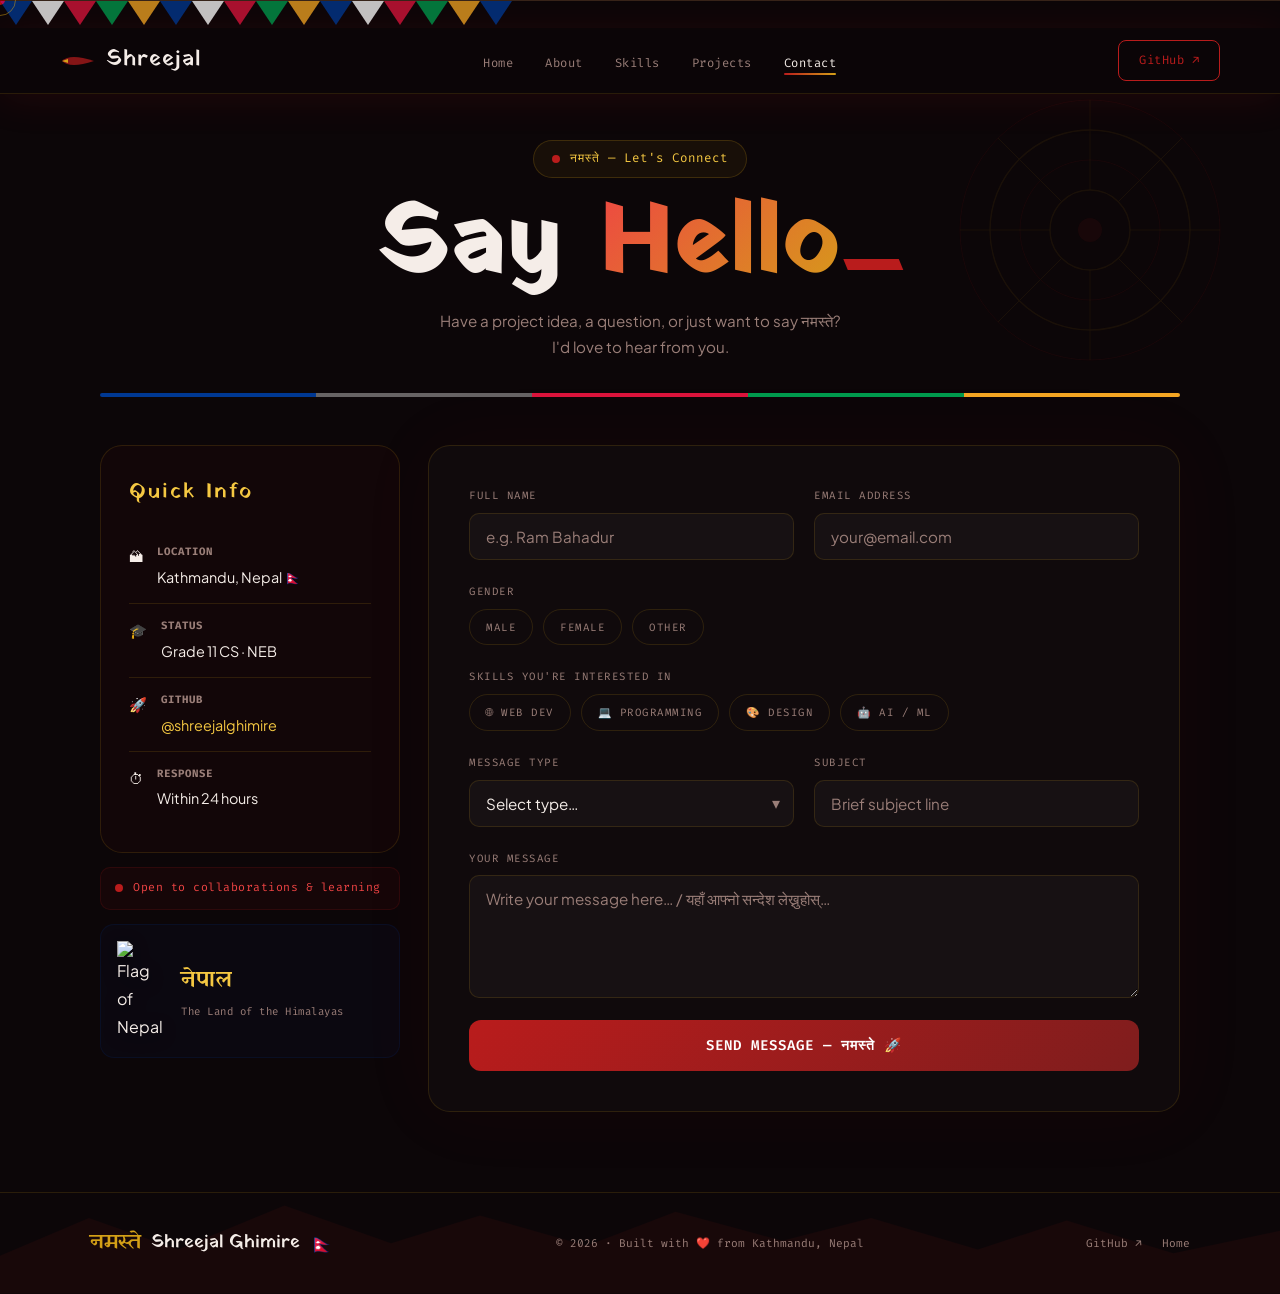
==== commit 564aa904: "Update contact.html" ====
--- a/contact.html
+++ b/contact.html
@@ -126,20 +126,7 @@
 
       <!-- Nepali flag display -->
       <div class="ip-flag-card">
-        <svg viewBox="0 0 60 72" class="np-flag-big">
-          <polygon points="0,0 48,24 0,48" fill="#003893"/>
-          <polygon points="0,48 56,72 0,72" fill="#003893"/>
-          <polygon points="4,4 44,24 4,44" fill="#DC143C"/>
-          <polygon points="4,50 52,70 4,70" fill="#DC143C"/>
-          <!-- White border lines -->
-          <polygon points="0,0 48,24 0,48" fill="none" stroke="white" stroke-width="1.5"/>
-          <polygon points="0,48 56,72 0,72" fill="none" stroke="white" stroke-width="1.5"/>
-          <!-- Moon -->
-          <circle cx="18" cy="20" r="5" fill="white" opacity=".9"/>
-          <!-- Sun rays simplified -->
-          <circle cx="18" cy="36" r="6" fill="white" opacity=".9"/>
-          <path d="M18 30 L19.5 34 L18 38 L16.5 34Z" fill="#DC143C"/>
-        </svg>
+        <img src="https://upload.wikimedia.org/wikipedia/commons/9/9b/Flag_of_Nepal.svg" alt="Flag of Nepal" class="np-flag-big"/>
         <div>
           <span class="ip-np-text">नेपाल</span>
           <span class="ip-np-sub">The Land of the Himalayas</span>
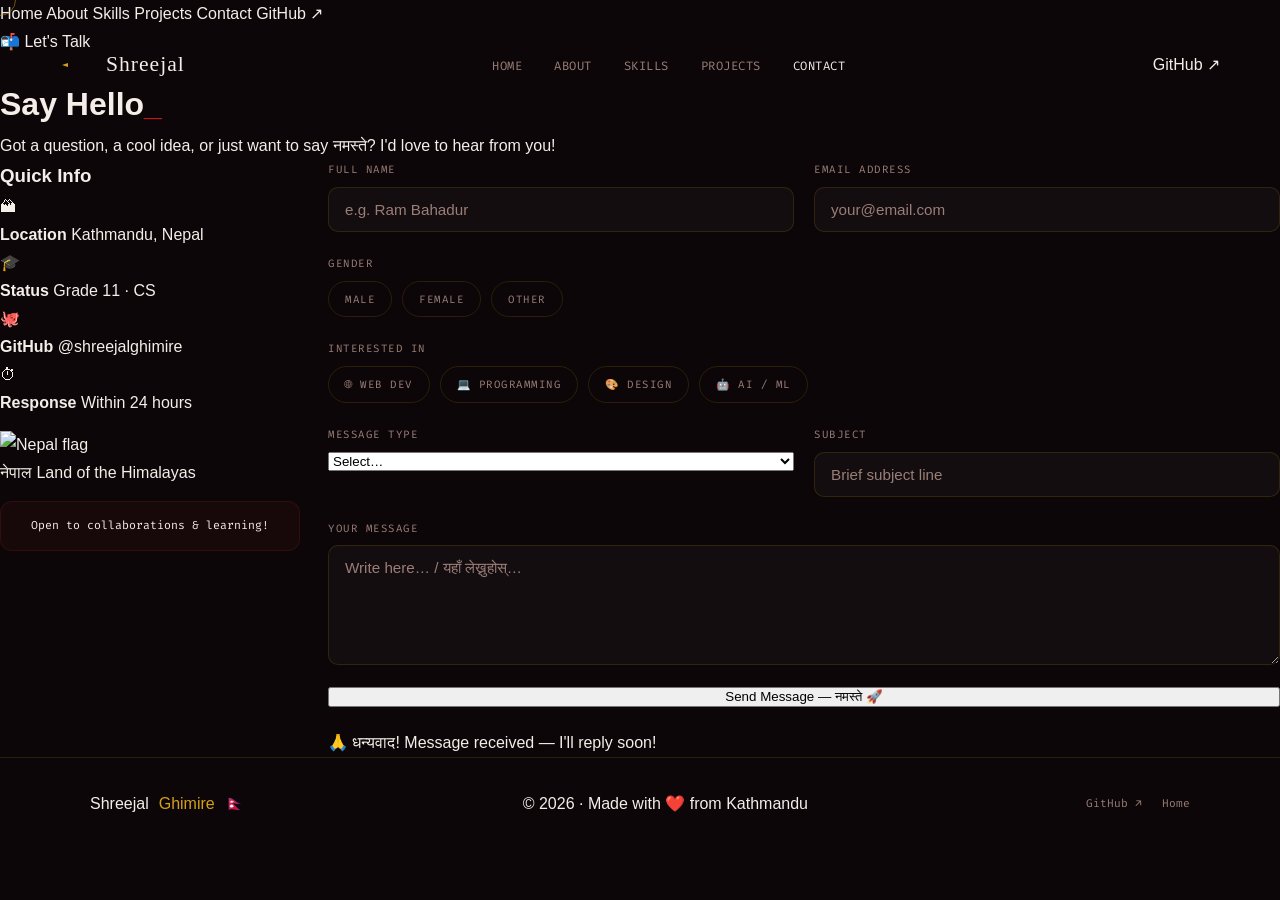
==== commit 869d2fa1: "Update contact.html" ====
--- a/contact.html
+++ b/contact.html
@@ -6,219 +6,192 @@
   <title>Contact · Shreejal Ghimire 🇳🇵</title>
   <link rel="preconnect" href="https://fonts.googleapis.com"/>
   <link rel="preconnect" href="https://fonts.gstatic.com" crossorigin/>
-  <link href="https://fonts.googleapis.com/css2?family=Yatra+One&family=Plus+Jakarta+Sans:wght@300;400;500;600;700&family=Fira+Code:wght@400;600&display=swap" rel="stylesheet"/>
+  <link href="https://fonts.googleapis.com/css2?family=Space+Grotesk:wght@300;400;500;600;700&family=Caveat:wght@400;600;700&family=Fira+Code:wght@400;500&display=swap" rel="stylesheet"/>
   <link rel="stylesheet" href="style.css"/>
 </head>
 <body>
 
-<canvas id="mountainCanvas"></canvas>
+<!-- CURSOR -->
+<div class="cursor-dot" id="cursorDot"></div>
+<div class="cursor-ring" id="cursorRing"></div>
+
+<!-- PRAYER FLAGS -->
 <div class="prayer-flags" id="prayerFlags"></div>
-<div class="cursor" id="cursor"></div>
-<div class="cursor-ring" id="cursorRing"></div>
-
-<nav class="navbar scrolled" id="navbar">
+
+<!-- NAVBAR -->
+<nav class="navbar stuck" id="navbar">
   <a href="index.html" class="nav-logo">
-    <svg class="logo-khukuri" viewBox="0 0 36 20" fill="none">
-      <path d="M2 10 Q10 2 34 10 Q10 18 2 10Z" fill="var(--crimson)" opacity=".7"/>
+    <svg class="logo-khukuri" viewBox="0 0 36 20" fill="none" xmlns="http://www.w3.org/2000/svg">
+      <path d="M2 10 Q10 2 34 10 Q10 18 2 10Z" fill="var(--red)" opacity=".8"/>
       <path d="M2 10 L8 8 L8 12Z" fill="var(--gold)"/>
     </svg>
     <span>Shreejal</span>
   </a>
   <ul class="nav-links">
-    <li><a href="index.html">Home</a></li>
-    <li><a href="index.html#about">About</a></li>
-    <li><a href="index.html#skills">Skills</a></li>
-    <li><a href="index.html#projects">Projects</a></li>
-    <li><a href="contact.html" class="nav-active">Contact</a></li>
+    <li><a href="index.html">HOME</a></li>
+    <li><a href="index.html#about">ABOUT</a></li>
+    <li><a href="index.html#skills">SKILLS</a></li>
+    <li><a href="index.html#projects">PROJECTS</a></li>
+    <li><a href="contact.html" style="color:var(--text)">CONTACT</a></li>
   </ul>
-  <a href="https://github.com/shreejalghimire" target="_blank" class="nav-cta">GitHub ↗</a>
+  <a href="https://github.com/shreejalghimire" target="_blank" class="nav-gh">GitHub ↗</a>
   <button class="hamburger" id="hamburger" aria-label="Menu">
     <span></span><span></span><span></span>
   </button>
 </nav>
 
-<div class="mob-overlay" id="mobOverlay">
-  <button class="mob-close" id="mobClose">✕</button>
-  <div class="mob-mandala"></div>
-  <nav class="mob-nav">
-    <a href="index.html" onclick="closeMob()">Home</a>
-    <a href="index.html#about" onclick="closeMob()">About</a>
-    <a href="index.html#skills" onclick="closeMob()">Skills</a>
-    <a href="index.html#projects" onclick="closeMob()">Projects</a>
-    <a href="contact.html">Contact</a>
-  </nav>
-</div>
-
-<!-- CONTACT PAGE -->
-<main class="contact-page">
-
-  <!-- Mandala accent -->
-  <div class="contact-mandala">
-    <svg viewBox="0 0 300 300" xmlns="http://www.w3.org/2000/svg" opacity=".07">
-      <g transform="translate(150,150)">
-        <circle r="130" fill="none" stroke="var(--crimson)" stroke-width="1"/>
-        <circle r="100" fill="none" stroke="var(--gold)" stroke-width="1.5"/>
-        <circle r="70"  fill="none" stroke="var(--crimson)" stroke-width="1"/>
-        <circle r="40"  fill="none" stroke="var(--gold)" stroke-width="1.5"/>
-        <circle r="12"  fill="var(--crimson)"/>
-        <g stroke="var(--gold)" stroke-width="1" fill="none">
-          <line x1="0" y1="-130" x2="0" y2="-40"/>
-          <line x1="0" y1="40"   x2="0" y2="130"/>
-          <line x1="-130" y1="0" x2="-40" y2="0"/>
-          <line x1="40"  y1="0" x2="130" y2="0"/>
-          <line x1="-92"  y1="-92"  x2="-28" y2="-28"/>
-          <line x1="92"   y1="-92"  x2="28"  y2="-28"/>
-          <line x1="-92"  y1="92"   x2="-28" y2="28"/>
-          <line x1="92"   y1="92"   x2="28"  y2="28"/>
-        </g>
-      </g>
-    </svg>
+<!-- MOBILE MENU -->
+<div class="mob-menu" id="mobMenu">
+  <a href="index.html" onclick="closeMob()">Home</a>
+  <a href="index.html#about" onclick="closeMob()">About</a>
+  <a href="index.html#skills" onclick="closeMob()">Skills</a>
+  <a href="index.html#projects" onclick="closeMob()">Projects</a>
+  <a href="contact.html">Contact</a>
+  <a href="https://github.com/shreejalghimire" target="_blank">GitHub ↗</a>
+</div>
+
+<!-- CONTACT HERO -->
+<div class="contact-hero">
+  <div>
+    <div class="hero-badge" style="margin-bottom:20px;">
+      📬 Let's Talk
+    </div>
+    <h1 class="ch-title">Say <span>Hello</span><span class="blink">_</span></h1>
+    <p class="ch-sub">Got a question, a cool idea, or just want to say नमस्ते? I'd love to hear from you!</p>
   </div>
-
-  <div class="contact-header fade-up">
-    <div class="ch-eyebrow">
-      <span class="eyebrow-dot"></span>
-      नमस्ते — Let's Connect
-    </div>
-    <h1 class="contact-title">Say <em>Hello</em><span class="blink">_</span></h1>
-    <p class="contact-sub">
-      Have a project idea, a question, or just want to say नमस्ते?<br/>
-      I'd love to hear from you.
-    </p>
+</div>
+
+<!-- COLOR BAR -->
+<div class="color-bar" style="max-width:1000px;margin:0 auto 0;padding:0 48px;">
+  <span class="cb-b"></span><span class="cb-w"></span><span class="cb-r"></span><span class="cb-g"></span><span class="cb-y"></span>
+</div>
+
+<!-- CONTACT LAYOUT -->
+<div class="contact-layout">
+
+  <!-- Info Panel -->
+  <aside>
+    <div class="info-card">
+      <h3>Quick Info</h3>
+      <div class="info-row">
+        <span class="ico">🏔</span>
+        <div>
+          <strong>Location</strong>
+          <span>Kathmandu, Nepal</span>
+        </div>
+      </div>
+      <div class="info-row">
+        <span class="ico">🎓</span>
+        <div>
+          <strong>Status</strong>
+          <span>Grade 11 · CS</span>
+        </div>
+      </div>
+      <div class="info-row">
+        <span class="ico">🐙</span>
+        <div>
+          <strong>GitHub</strong>
+          <a href="https://github.com/shreejalghimire" target="_blank">@shreejalghimire</a>
+        </div>
+      </div>
+      <div class="info-row">
+        <span class="ico">⏱</span>
+        <div>
+          <strong>Response</strong>
+          <span>Within 24 hours</span>
+        </div>
+      </div>
+    </div>
+
+    <div class="np-flag-card" style="margin-top:14px;">
+      <img src="https://upload.wikimedia.org/wikipedia/commons/9/9b/Flag_of_Nepal.svg" alt="Nepal flag" class="np-flag-img"/>
+      <div>
+        <span class="np-text">नेपाल</span>
+        <span class="np-sub">Land of the Himalayas</span>
+      </div>
+    </div>
+
+    <div style="margin-top:14px;background:rgba(192,57,43,0.06);border:1px solid rgba(192,57,43,0.15);border-radius:12px;padding:14px;font-family:'Fira Code',monospace;font-size:0.72rem;color:var(--red-l);display:flex;gap:8px;align-items:center;">
+      <span style="width:8px;height:8px;background:var(--red);border-radius:50%;display:inline-block;animation:pulse 1.5s ease infinite;"></span>
+      Open to collaborations &amp; learning!
+    </div>
+  </aside>
+
+  <!-- Form -->
+  <div class="form-card">
+    <form id="contactForm" onsubmit="handleSubmit(event)">
+
+      <div class="form-row">
+        <div class="fg">
+          <label>Full Name</label>
+          <input type="text" placeholder="e.g. Ram Bahadur" required/>
+        </div>
+        <div class="fg">
+          <label>Email Address</label>
+          <input type="email" placeholder="your@email.com" required/>
+        </div>
+      </div>
+
+      <div class="fg">
+        <label>Gender</label>
+        <div class="pill-group">
+          <label class="pill"><input type="radio" name="gender"/><span>Male</span></label>
+          <label class="pill"><input type="radio" name="gender"/><span>Female</span></label>
+          <label class="pill"><input type="radio" name="gender"/><span>Other</span></label>
+        </div>
+      </div>
+
+      <div class="fg">
+        <label>Interested in</label>
+        <div class="pill-group">
+          <label class="pill"><input type="checkbox"/><span>🌐 Web Dev</span></label>
+          <label class="pill"><input type="checkbox"/><span>💻 Programming</span></label>
+          <label class="pill"><input type="checkbox"/><span>🎨 Design</span></label>
+          <label class="pill"><input type="checkbox"/><span>🤖 AI / ML</span></label>
+        </div>
+      </div>
+
+      <div class="form-row">
+        <div class="fg">
+          <label>Message Type</label>
+          <select>
+            <option value="">Select…</option>
+            <option>General Inquiry</option>
+            <option>Project Collaboration</option>
+            <option>Feedback</option>
+            <option>Other</option>
+          </select>
+        </div>
+        <div class="fg">
+          <label>Subject</label>
+          <input type="text" placeholder="Brief subject line"/>
+        </div>
+      </div>
+
+      <div class="fg">
+        <label>Your Message</label>
+        <textarea rows="5" placeholder="Write here… / यहाँ लेख्नुहोस्…" required></textarea>
+      </div>
+
+      <button type="submit" class="submit-btn">
+        <span id="btnTxt">Send Message — नमस्ते 🚀</span>
+      </button>
+
+      <div class="form-success" id="formSuccess">
+        🙏 धन्यवाद! Message received — I'll reply soon!
+      </div>
+
+    </form>
   </div>
-
-  <div class="prayer-color-bar contact-pcb">
-    <span class="pcb blue"></span>
-    <span class="pcb white"></span>
-    <span class="pcb red"></span>
-    <span class="pcb green"></span>
-    <span class="pcb yellow"></span>
-  </div>
-
-  <div class="contact-layout fade-up delay-2">
-
-    <!-- INFO PANEL -->
-    <aside class="info-panel">
-      <div class="ip-card">
-        <div class="ip-title">Quick Info</div>
-        <div class="ip-item">
-          <span>🏔</span>
-          <div><strong>Location</strong><span>Kathmandu, Nepal 🇳🇵</span></div>
-        </div>
-        <div class="ip-item">
-          <span>🎓</span>
-          <div><strong>Status</strong><span>Grade 11 CS · NEB</span></div>
-        </div>
-        <div class="ip-item">
-          <span>🚀</span>
-          <div><strong>GitHub</strong><a href="https://github.com/shreejalghimire" target="_blank">@shreejalghimire</a></div>
-        </div>
-        <div class="ip-item">
-          <span>⏱</span>
-          <div><strong>Response</strong><span>Within 24 hours</span></div>
-        </div>
-      </div>
-
-      <div class="ip-open">
-        <span class="eyebrow-dot"></span>
-        Open to collaborations &amp; learning
-      </div>
-
-      <!-- Nepali flag display -->
-      <div class="ip-flag-card">
-        <img src="https://upload.wikimedia.org/wikipedia/commons/9/9b/Flag_of_Nepal.svg" alt="Flag of Nepal" class="np-flag-big"/>
-        <div>
-          <span class="ip-np-text">नेपाल</span>
-          <span class="ip-np-sub">The Land of the Himalayas</span>
-        </div>
-      </div>
-    </aside>
-
-    <!-- FORM -->
-    <div class="form-wrap">
-      <form id="cForm" onsubmit="handleSend(event)">
-
-        <div class="form-row">
-          <div class="fg">
-            <label>Full Name</label>
-            <input type="text" placeholder="e.g. Ram Bahadur" required/>
-          </div>
-          <div class="fg">
-            <label>Email Address</label>
-            <input type="email" placeholder="your@email.com" required/>
-          </div>
-        </div>
-
-        <div class="fg">
-          <label>Gender</label>
-          <div class="pill-group">
-            <label class="pill"><input type="radio" name="gender"/><span>Male</span></label>
-            <label class="pill"><input type="radio" name="gender"/><span>Female</span></label>
-            <label class="pill"><input type="radio" name="gender"/><span>Other</span></label>
-          </div>
-        </div>
-
-        <div class="fg">
-          <label>Skills You're Interested In</label>
-          <div class="pill-group">
-            <label class="pill"><input type="checkbox"/><span>🌐 Web Dev</span></label>
-            <label class="pill"><input type="checkbox"/><span>💻 Programming</span></label>
-            <label class="pill"><input type="checkbox"/><span>🎨 Design</span></label>
-            <label class="pill"><input type="checkbox"/><span>🤖 AI / ML</span></label>
-          </div>
-        </div>
-
-        <div class="form-row">
-          <div class="fg">
-            <label>Message Type</label>
-            <div class="sel-wrap">
-              <select>
-                <option value="">Select type…</option>
-                <option>General Inquiry</option>
-                <option>Project Collaboration</option>
-                <option>Feedback</option>
-                <option>Other</option>
-              </select>
-              <span class="sel-arr">▾</span>
-            </div>
-          </div>
-          <div class="fg">
-            <label>Subject</label>
-            <input type="text" placeholder="Brief subject line"/>
-          </div>
-        </div>
-
-        <div class="fg">
-          <label>Your Message</label>
-          <textarea rows="5" placeholder="Write your message here… / यहाँ आफ्नो सन्देश लेख्नुहोस्…" required></textarea>
-        </div>
-
-        <button type="submit" class="btn-primary send-btn">
-          <span id="btnTxt">Send Message — नमस्ते 🚀</span>
-        </button>
-
-        <div class="form-ok" id="formOk">
-          🙏 धन्यवाद! Message received — I'll reply soon!
-        </div>
-
-      </form>
-    </div>
-  </div>
-</main>
-
+</div>
+
+<!-- FOOTER -->
 <footer class="footer">
-  <div class="footer-mountains">
-    <svg viewBox="0 0 1440 80" preserveAspectRatio="none">
-      <path d="M0,80 L0,50 L100,20 L200,45 L320,10 L440,40 L540,18 L660,42 L760,15 L880,38 L980,20 L1100,45 L1200,22 L1320,48 L1440,30 L1440,80Z" fill="rgba(185,28,28,.07)"/>
-    </svg>
-  </div>
   <div class="footer-inner">
     <div class="footer-brand">
-      <span class="footer-np">नमस्ते</span>
-      <span class="footer-name">Shreejal Ghimire</span>
-      <span class="footer-np-flag">🇳🇵</span>
-    </div>
-    <p>© 2026 · Built with ❤️ from Kathmandu, Nepal</p>
+      <span>Shreejal</span> <span style="color:var(--gold)">Ghimire</span> 🇳🇵
+    </div>
+    <span class="footer-copy">© 2026 · Made with ❤️ from Kathmandu</span>
     <div class="footer-links">
       <a href="https://github.com/shreejalghimire" target="_blank">GitHub ↗</a>
       <a href="index.html">Home</a>
@@ -227,42 +200,39 @@
 </footer>
 
 <script>
-// Prayer flags
-const flagColors=['#003893','#ffffff','#DC143C','#009B4E','#F5A623'];
-const fc=document.getElementById('prayerFlags');
-const ln=document.createElement('div'); ln.className='flag-line';
-for(let i=0;i<16;i++){const p=document.createElement('div');p.className='flag-pennant';p.style.background=flagColors[i%5];ln.appendChild(p);}
-fc.appendChild(ln);
-
-// Canvas
-const mc=document.getElementById('mountainCanvas');
-
-// Cursor
-const cur=document.getElementById('cursor'),ring=document.getElementById('cursorRing');
+/* Prayer Flags */
+const colors=['#003893','#F0F0F0','#C0392B','#009B4E','#F39C12'];
+const pf=document.getElementById('prayerFlags');
+for(let i=0;i<28;i++){const d=document.createElement('div');d.className='pflag';d.style.background=colors[i%5];pf.appendChild(d);}
+
+/* Cursor */
+const dot=document.getElementById('cursorDot'),ring=document.getElementById('cursorRing');
 let mx=0,my=0,rx=0,ry=0;
-document.addEventListener('mousemove',e=>{mx=e.clientX;my=e.clientY;cur.style.left=mx+'px';cur.style.top=my+'px';});
-(function a(){rx+=(mx-rx)*.1;ry+=(my-ry)*.1;ring.style.left=rx+'px';ring.style.top=ry+'px';requestAnimationFrame(a);})();
-document.querySelectorAll('a,button,input,textarea,select').forEach(el=>{
-  el.addEventListener('mouseenter',()=>{cur.classList.add('big');ring.classList.add('big');});
-  el.addEventListener('mouseleave',()=>{cur.classList.remove('big');ring.classList.remove('big');});
+document.addEventListener('mousemove',e=>{mx=e.clientX;my=e.clientY;dot.style.left=mx+'px';dot.style.top=my+'px';});
+(function lerp(){rx+=(mx-rx)*.12;ry+=(my-ry)*.12;ring.style.left=rx+'px';ring.style.top=ry+'px';requestAnimationFrame(lerp);})();
+document.querySelectorAll('a,button,input,textarea,select,.pill').forEach(el=>{
+  el.addEventListener('mouseenter',()=>{dot.classList.add('hovered');ring.classList.add('hovered');});
+  el.addEventListener('mouseleave',()=>{dot.classList.remove('hovered');ring.classList.remove('hovered');});
 });
 
-// Hamburger
-const ham=document.getElementById('hamburger'),mob=document.getElementById('mobOverlay');
-ham.addEventListener('click',()=>{ham.classList.toggle('open');mob.classList.toggle('open');document.body.classList.toggle('no-scroll');});
-document.getElementById('mobClose').addEventListener('click',closeMob);
-function closeMob(){ham.classList.remove('open');mob.classList.remove('open');document.body.classList.remove('no-scroll');}
-
-// Submit
-function handleSend(e){
+/* Hamburger */
+const ham=document.getElementById('hamburger'),mob=document.getElementById('mobMenu');
+ham.addEventListener('click',()=>{ham.classList.toggle('open');mob.classList.toggle('open');document.body.style.overflow=mob.classList.contains('open')?'hidden':'';});
+function closeMob(){ham.classList.remove('open');mob.classList.remove('open');document.body.style.overflow='';}
+
+/* Form */
+function handleSubmit(e){
   e.preventDefault();
-  const b=document.getElementById('btnTxt');
-  b.textContent='Sending…';
+  const btn=document.getElementById('btnTxt');
+  btn.textContent='Sending…';
   setTimeout(()=>{
-    document.getElementById('formOk').style.display='block';
-    b.textContent='Sent ✓';
-    document.getElementById('cForm').reset();
-    setTimeout(()=>{b.textContent='Send Message — नमस्ते 🚀';document.getElementById('formOk').style.display='none';},4000);
+    document.getElementById('formSuccess').style.display='block';
+    btn.textContent='Sent ✓';
+    document.getElementById('contactForm').reset();
+    setTimeout(()=>{
+      btn.textContent='Send Message — नमस्ते 🚀';
+      document.getElementById('formSuccess').style.display='none';
+    },4500);
   },1200);
 }
 </script>
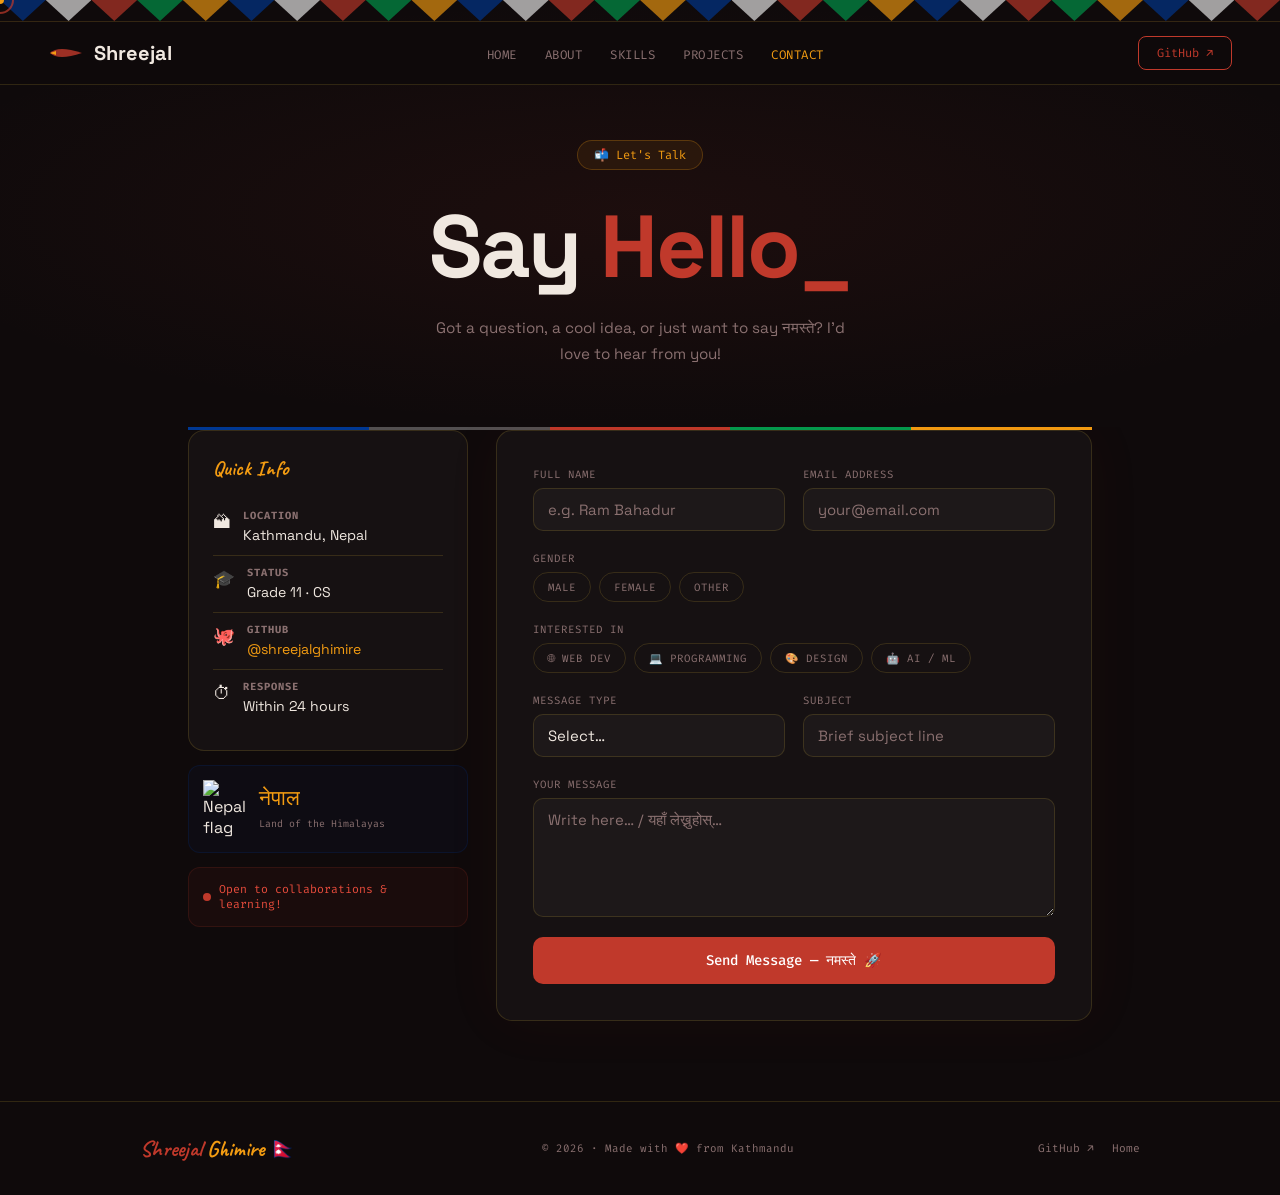
==== commit 7959a60b: "Update contact.html" ====
--- a/contact.html
+++ b/contact.html
@@ -32,7 +32,7 @@
     <li><a href="index.html#about">ABOUT</a></li>
     <li><a href="index.html#skills">SKILLS</a></li>
     <li><a href="index.html#projects">PROJECTS</a></li>
-    <li><a href="contact.html" style="color:var(--text)">CONTACT</a></li>
+    <li><a href="contact.html" style="color:var(--gold);" class="nav-active">CONTACT</a></li>
   </ul>
   <a href="https://github.com/shreejalghimire" target="_blank" class="nav-gh">GitHub ↗</a>
   <button class="hamburger" id="hamburger" aria-label="Menu">
--- a/style.css
+++ b/style.css
@@ -1,958 +1,915 @@
-/* ═══════════════════════════════════════════════════════
-   SHREEJAL GHIMIRE — NEPALI HERITAGE PORTFOLIO
-   Palette: Nepal Flag Crimson · Royal Blue · Sacred Gold
-   Motifs:  Himalayas · Prayer Flags · Mandala · Nepali Script
-   Fonts:   Yatra One (display) · Plus Jakarta Sans (body) · Fira Code (mono)
-═══════════════════════════════════════════════════════ */
+/* =============================================
+   Shreejal Ghimire — Portfolio
+   Grade 11 CS Student, Nepal 🇳🇵
+   Style: Simple, fun, Nepal-themed
+   ============================================= */
+
+@import url('https://fonts.googleapis.com/css2?family=Space+Grotesk:wght@300;400;500;600;700&family=Caveat:wght@400;600;700&family=Fira+Code:wght@400;500&display=swap');
 
 :root {
-  /* Nepal flag colors */
-  --crimson:   #B91C1C;
-  --crimson-d: #7F1D1D;
-  --crimson-l: #EF4444;
-  --royal:     #003893;
-  --royal-l:   #1D4ED8;
-  --gold:      #D4A017;
-  --gold-l:    #F5C842;
-  --gold-pale: #FEF3C7;
-
-  /* Prayer flag colors */
-  --pf-blue:   #003893;
-  --pf-white:  #F0F0F0;
-  --pf-red:    #DC143C;
-  --pf-green:  #009B4E;
-  --pf-yellow: #F5A623;
-
-  /* Dark background - deep mountain night */
-  --bg:        #0C0608;
-  --bg2:       #110A0C;
-  --bg3:       #160D10;
-  --bg-blue:   #060A14;
-
-  /* Text */
-  --text:      #F5EDE8;
-  --muted:     #9A7E78;
-  --border:    rgba(212,160,23,.15);
-  --glass:     rgba(185,28,28,.04);
-
-  /* Fonts */
-  --ff-disp:   'Yatra One', cursive;
-  --ff-body:   'Plus Jakarta Sans', sans-serif;
-  --ff-mono:   'Fira Code', monospace;
-
-  --r:    14px;
-  --r-lg: 22px;
-  --ease: cubic-bezier(0.4,0,0.2,1);
-}
-
-*,*::before,*::after{margin:0;padding:0;box-sizing:border-box;}
-html{scroll-behavior:smooth;}
-body{
+  --red:     #C0392B;
+  --red-l:   #E74C3C;
+  --blue:    #003893;
+  --blue-l:  #2980B9;
+  --gold:    #F39C12;
+  --gold-l:  #F5C842;
+  --bg:      #0F0A0B;
+  --bg2:     #161010;
+  --text:    #F0E8E0;
+  --muted:   #8A7070;
+  --border:  rgba(240,200,60,0.15);
+  --card:    rgba(255,255,255,0.03);
+}
+
+*, *::before, *::after { margin: 0; padding: 0; box-sizing: border-box; }
+html { scroll-behavior: smooth; }
+body {
   background: var(--bg);
   color: var(--text);
-  font-family: var(--ff-body);
+  font-family: 'Space Grotesk', sans-serif;
   overflow-x: hidden;
-  line-height: 1.75;
-}
-body.no-scroll{overflow:hidden;}
-a{text-decoration:none;color:inherit;}
-
-/* ── MOUNTAIN CANVAS ── */
-#mountainCanvas{
-  position:fixed;inset:0;
-  z-index:0;pointer-events:none;
-  opacity:.4;
-}
+}
+a { text-decoration: none; color: inherit; }
+img { max-width: 100%; }
+
+/* ── SCROLLBAR ── */
+::-webkit-scrollbar { width: 6px; }
+::-webkit-scrollbar-track { background: var(--bg); }
+::-webkit-scrollbar-thumb { background: var(--red); border-radius: 3px; }
+
+/* ── CURSOR ── */
+.cursor-dot {
+  position: fixed;
+  width: 8px; height: 8px;
+  background: var(--gold);
+  border-radius: 50%;
+  pointer-events: none;
+  z-index: 9999;
+  transform: translate(-50%, -50%);
+  transition: transform 0.1s, width 0.2s, height 0.2s, background 0.2s;
+}
+.cursor-ring {
+  position: fixed;
+  width: 28px; height: 28px;
+  border: 2px solid var(--red);
+  border-radius: 50%;
+  pointer-events: none;
+  z-index: 9998;
+  transform: translate(-50%, -50%);
+  transition: all 0.12s ease;
+  opacity: 0.7;
+}
+.cursor-dot.hovered { width: 14px; height: 14px; background: var(--red); }
+.cursor-ring.hovered { width: 44px; height: 44px; border-color: var(--gold); opacity: 0.4; }
 
 /* ── PRAYER FLAGS ── */
-.prayer-flags{
-  position:fixed;
-  top:0;left:0;right:0;
-  z-index:999;
-  pointer-events:none;
-  overflow:hidden;
-  height:28px;
-}
-.flag-line{
-  display:flex;
-  align-items:flex-start;
-  width:100%;
-  /* rope line */
-  border-top:1.5px solid rgba(120,80,50,.4);
-  padding-top:0;
-  gap:0;
-}
-.flag-pennant{
-  width:32px;
-  height:24px;
+.prayer-flags {
+  position: fixed;
+  top: 0; left: 0; right: 0;
+  height: 22px;
+  z-index: 1000;
+  display: flex;
+  overflow: hidden;
+  border-bottom: 1px solid rgba(200,150,50,0.2);
+}
+.pflag {
+  flex: 1;
   clip-path: polygon(0 0, 100% 0, 50% 100%);
-  opacity:.75;
-  flex-shrink:0;
-  animation:flagWave 3s ease-in-out infinite;
-}
-.flag-pennant:nth-child(2n){animation-delay:.3s;}
-.flag-pennant:nth-child(3n){animation-delay:.6s;}
-.flag-pennant:nth-child(4n){animation-delay:.9s;}
-.flag-pennant:nth-child(5n){animation-delay:1.2s;}
-@keyframes flagWave{
-  0%,100%{transform:skewX(0deg);}
-  30%    {transform:skewX(4deg);}
-  60%    {transform:skewX(-3deg);}
-}
-
-/* ── CURSOR ── */
-.cursor{
-  position:fixed;width:10px;height:10px;
-  background:var(--crimson);border-radius:50%;
-  pointer-events:none;
-  transform:translate(-50%,-50%);
-  z-index:9999;
-  transition:width .2s,height .2s,background .2s;
-  mix-blend-mode:difference;
-}
-.cursor.big{width:36px;height:36px;background:var(--gold);}
-.cursor-ring{
-  position:fixed;width:32px;height:32px;
-  border:1.5px solid var(--gold);border-radius:50%;
-  pointer-events:none;
-  transform:translate(-50%,-50%);
-  z-index:9998;opacity:.5;
-  transition:width .2s,height .2s;
-}
-.cursor-ring.big{width:56px;height:56px;opacity:.3;}
+  opacity: 0.65;
+  animation: pfWave 2.5s ease-in-out infinite;
+}
+.pflag:nth-child(2n) { animation-delay: 0.3s; }
+.pflag:nth-child(3n) { animation-delay: 0.6s; }
+.pflag:nth-child(4n) { animation-delay: 0.9s; }
+.pflag:nth-child(5n) { animation-delay: 1.2s; }
+@keyframes pfWave {
+  0%, 100% { transform: skewX(0); }
+  40% { transform: skewX(5deg); }
+  70% { transform: skewX(-3deg); }
+}
 
 /* ── NAVBAR ── */
-.navbar{
-  position:fixed;top:28px;left:0;right:0;
-  z-index:998;
-  display:flex;align-items:center;justify-content:space-between;
-  padding:18px 60px;
-  transition:all .35s var(--ease);
-}
-.navbar.scrolled{
-  top:28px;
-  background:rgba(12,6,8,.9);
-  backdrop-filter:blur(20px);
-  border-bottom:1px solid rgba(212,160,23,.15);
-  box-shadow:0 4px 40px rgba(185,28,28,.12);
-  padding:12px 60px;
-}
-
-.nav-logo{
-  display:flex;align-items:center;gap:10px;
-  font-family:var(--ff-disp);font-size:1.35rem;
-  letter-spacing:1px;color:var(--text);
-  transition:.3s;
-}
-.logo-khukuri{width:36px;height:20px;}
-.nav-logo:hover{color:var(--gold-l);}
-
-.nav-links{display:flex;list-style:none;gap:32px;}
-.nav-links a{
-  font-family:var(--ff-mono);font-size:.76rem;
-  letter-spacing:.5px;color:var(--muted);
-  transition:.3s;position:relative;
-}
-.nav-links a::after{
-  content:'';position:absolute;bottom:-4px;left:0;
-  width:0;height:2px;
-  background:linear-gradient(to right,var(--crimson),var(--gold));
-  transition:.3s var(--ease);border-radius:2px;
-}
-.nav-links a:hover,.nav-links a.nav-active{color:var(--text);}
-.nav-links a:hover::after,.nav-links a.nav-active::after{width:100%;}
-
-.nav-cta{
-  font-family:var(--ff-mono);font-size:.76rem;
-  padding:9px 20px;
-  border:1.5px solid var(--crimson);border-radius:8px;
-  color:var(--crimson);letter-spacing:.5px;
-  transition:.3s;
-}
-.nav-cta:hover{background:var(--crimson);color:white;box-shadow:0 0 20px rgba(185,28,28,.4);}
-
-/* ── HAMBURGER ── */
-.hamburger{
-  display:none;flex-direction:column;gap:5px;
-  background:none;border:none;cursor:pointer;padding:4px;z-index:1100;
-}
-.hamburger span{
-  display:block;width:24px;height:2px;
-  background:var(--text);border-radius:2px;
-  transition:.3s var(--ease);
-}
-.hamburger.open span:nth-child(1){transform:translateY(7px) rotate(45deg);background:var(--gold);}
-.hamburger.open span:nth-child(2){opacity:0;}
-.hamburger.open span:nth-child(3){transform:translateY(-7px) rotate(-45deg);background:var(--gold);}
+.navbar {
+  position: fixed;
+  top: 22px; left: 0; right: 0;
+  z-index: 990;
+  display: flex; align-items: center; justify-content: space-between;
+  padding: 14px 48px;
+  transition: all 0.3s;
+}
+.navbar.stuck {
+  background: rgba(15,10,11,0.92);
+  backdrop-filter: blur(16px);
+  border-bottom: 1px solid var(--border);
+}
+.nav-logo {
+  display: flex; align-items: center; gap: 10px;
+  font-family: 'Space Grotesk', sans-serif;
+  font-size: 1.25rem; font-weight: 700;
+  color: var(--text);
+  transition: color 0.3s;
+}
+.logo-khukuri { width: 36px; height: 20px; }
+.nav-logo:hover { color: var(--gold); }
+
+.nav-links {
+  display: flex; list-style: none; gap: 28px;
+}
+.nav-links a {
+  font-family: 'Fira Code', monospace;
+  font-size: 0.78rem;
+  color: var(--muted);
+  letter-spacing: 0.5px;
+  transition: color 0.3s;
+  position: relative;
+}
+.nav-links a::after {
+  content: '';
+  position: absolute; bottom: -3px; left: 0;
+  width: 0; height: 2px;
+  background: var(--gold);
+  transition: width 0.3s;
+  border-radius: 2px;
+}
+.nav-links a:hover { color: var(--text); }
+.nav-links a:hover::after { width: 100%; }
+
+.nav-gh {
+  font-family: 'Fira Code', monospace;
+  font-size: 0.75rem;
+  padding: 8px 18px;
+  border: 1.5px solid var(--red);
+  border-radius: 8px;
+  color: var(--red);
+  transition: all 0.3s;
+}
+.nav-gh:hover { background: var(--red); color: white; }
+
+.hamburger {
+  display: none;
+  background: none; border: none; cursor: pointer;
+  flex-direction: column; gap: 5px; padding: 4px;
+}
+.hamburger span {
+  display: block; width: 22px; height: 2px;
+  background: var(--text); border-radius: 2px;
+  transition: all 0.3s;
+}
+.hamburger.open span:nth-child(1) { transform: translateY(7px) rotate(45deg); }
+.hamburger.open span:nth-child(2) { opacity: 0; }
+.hamburger.open span:nth-child(3) { transform: translateY(-7px) rotate(-45deg); }
 
 /* ── MOBILE MENU ── */
-.mob-overlay{
-  position:fixed;inset:0;
-  background:rgba(12,6,8,.97);
-  backdrop-filter:blur(20px);
-  z-index:997;
-  display:flex;align-items:center;justify-content:center;
-  opacity:0;pointer-events:none;
-  transition:opacity .35s var(--ease);
-}
-.mob-overlay.open{opacity:1;pointer-events:all;}
-.mob-close{
-  position:absolute;top:24px;right:28px;
-  background:none;border:none;color:var(--muted);
-  font-size:1.4rem;cursor:pointer;transition:.3s;
-}
-.mob-close:hover{color:var(--gold);}
-.mob-mandala{
-  position:absolute;width:400px;height:400px;
-  border-radius:50%;
-  border:1px dashed rgba(212,160,23,.1);
-  animation:spinSlow 30s linear infinite;
-}
-.mob-nav{display:flex;flex-direction:column;align-items:center;gap:24px;position:relative;z-index:1;}
-.mob-nav a{
-  font-family:var(--ff-disp);font-size:2.5rem;
-  letter-spacing:2px;color:var(--muted);transition:.3s;
-}
-.mob-nav a:hover{color:var(--gold-l);}
-@keyframes spinSlow{to{transform:rotate(360deg);}}
+.mob-menu {
+  position: fixed; inset: 0;
+  background: rgba(15,10,11,0.97);
+  backdrop-filter: blur(20px);
+  z-index: 989;
+  display: flex; flex-direction: column;
+  align-items: center; justify-content: center; gap: 20px;
+  opacity: 0; pointer-events: none;
+  transition: opacity 0.3s;
+}
+.mob-menu.open { opacity: 1; pointer-events: all; }
+.mob-menu a {
+  font-family: 'Caveat', cursive;
+  font-size: 3rem; font-weight: 700;
+  color: var(--muted); transition: color 0.3s;
+}
+.mob-menu a:hover { color: var(--gold); }
 
 /* ── HERO ── */
-.hero{
-  min-height:100vh;
-  display:flex;align-items:center;justify-content:center;
-  padding:110px 60px 0;
-  position:relative;overflow:hidden;
+.hero {
+  min-height: 100vh;
+  display: flex; align-items: center; justify-content: center;
+  padding: 120px 48px 60px;
+  position: relative;
+  overflow: hidden;
   background:
-    radial-gradient(ellipse 80% 60% at 50% 30%, rgba(185,28,28,.12), transparent),
-    radial-gradient(ellipse 60% 50% at 20% 60%, rgba(0,56,147,.1), transparent),
+    radial-gradient(ellipse 70% 50% at 60% 30%, rgba(192,57,43,0.1), transparent),
+    radial-gradient(ellipse 50% 40% at 20% 70%, rgba(0,56,147,0.08), transparent),
     var(--bg);
 }
 
-/* Mandala background */
-.mandala-bg{
-  position:absolute;inset:0;
-  display:flex;align-items:center;justify-content:center;
-  pointer-events:none;z-index:0;
-}
-.mandala-svg{
-  width:700px;height:700px;
-  animation:spinSlow 60s linear infinite;
-  opacity:.6;
+/* Sticky note easter egg */
+.sticky-note {
+  position: absolute;
+  top: 140px; right: 60px;
+  background: #f8e44a;
+  color: #333;
+  font-family: 'Caveat', cursive;
+  font-size: 1rem;
+  padding: 14px 16px;
+  border-radius: 2px;
+  width: 160px;
+  transform: rotate(3deg);
+  box-shadow: 4px 4px 12px rgba(0,0,0,0.3);
+  z-index: 5;
+  transition: transform 0.3s;
+  cursor: pointer;
+  line-height: 1.5;
+}
+.sticky-note:hover { transform: rotate(0deg) scale(1.05); }
+.sticky-note::before {
+  content: '';
+  position: absolute; top: -8px; left: 50%;
+  transform: translateX(-50%);
+  width: 20px; height: 20px;
+  background: rgba(180,150,20,0.6);
+  border-radius: 50%;
 }
 
 /* Snow canvas */
-.snow-canvas{
-  position:absolute;inset:0;
-  width:100%;height:100%;
-  pointer-events:none;z-index:1;
-}
-
-.hero-content{
-  position:relative;z-index:2;
-  text-align:center;
-  max-width:900px;
-}
-
-.hero-flag-badge{
-  display:inline-flex;align-items:center;gap:10px;
-  font-family:var(--ff-mono);font-size:.78rem;
-  color:var(--gold-l);
-  background:rgba(212,160,23,.08);
-  border:1px solid rgba(212,160,23,.25);
-  border-radius:100px;
-  padding:7px 18px;
-  margin-bottom:28px;
-  letter-spacing:1px;
-  animation:fadeUp .8s var(--ease) .1s both;
-}
-.flag-icon{font-size:1rem;}
-
-.hero-title{
-  display:flex;flex-direction:column;
-  align-items:center;
-  margin-bottom:20px;
-}
-.ht-namaste{
-  font-family:var(--ff-disp);
-  font-size:clamp(2rem, 5vw, 3.5rem);
-  color:var(--gold-l);
-  letter-spacing:2px;
-  animation:fadeUp .8s var(--ease) .2s both;
-  line-height:1.2;
-}
-.ht-iam{
-  font-family:var(--ff-mono);
-  font-size:1rem;
-  color:var(--muted);
-  letter-spacing:4px;
-  text-transform:uppercase;
-  animation:fadeUp .8s var(--ease) .3s both;
-  margin-top:4px;
-}
-.ht-name{
-  font-family:var(--ff-disp);
-  font-size:clamp(4rem, 12vw, 8.5rem);
-  line-height:.95;
-  letter-spacing:2px;
-  background:linear-gradient(150deg, var(--text) 20%, var(--crimson-l) 50%, var(--gold) 80%);
-  -webkit-background-clip:text;
-  -webkit-text-fill-color:transparent;
-  background-clip:text;
-  animation:fadeUp .8s var(--ease) .4s both;
-  margin-top:8px;
-}
-
-.hero-tagline{
-  display:flex;align-items:center;justify-content:center;
-  gap:12px;flex-wrap:wrap;
-  margin-bottom:16px;
-  animation:fadeUp .8s var(--ease) .55s both;
-}
-.htag-line,.htag-np{font-family:var(--ff-mono);font-size:.82rem;color:var(--muted);}
-.htag-sep{color:var(--gold);font-size:1.2rem;}
-.htag-np{color:rgba(212,160,23,.6);}
-
-.hero-desc{
-  font-size:1.05rem;color:var(--muted);
-  margin-bottom:40px;
-  animation:fadeUp .8s var(--ease) .65s both;
-}
-
-.hero-btns{
-  display:flex;gap:16px;justify-content:center;flex-wrap:wrap;
-  animation:fadeUp .8s var(--ease) .78s both;
+#snowCanvas {
+  position: absolute; inset: 0;
+  width: 100%; height: 100%;
+  pointer-events: none; z-index: 1;
+}
+
+.hero-content {
+  position: relative; z-index: 2;
+  display: grid;
+  grid-template-columns: 1fr auto;
+  gap: 48px; align-items: center;
+  max-width: 1100px; width: 100%;
+}
+
+.hero-left {}
+
+.hero-badge {
+  display: inline-flex; align-items: center; gap: 8px;
+  font-family: 'Fira Code', monospace;
+  font-size: 0.75rem;
+  color: var(--gold);
+  background: rgba(243,156,18,0.08);
+  border: 1px solid rgba(243,156,18,0.25);
+  border-radius: 100px; padding: 6px 16px;
+  margin-bottom: 24px;
+  animation: fadeUp 0.7s ease 0.1s both;
+}
+
+.hero-greeting {
+  font-family: 'Caveat', cursive;
+  font-size: clamp(1.8rem, 3vw, 2.5rem);
+  color: var(--gold);
+  animation: fadeUp 0.7s ease 0.2s both;
+  display: block;
+  margin-bottom: 4px;
+}
+
+.hero-name {
+  font-family: 'Space Grotesk', sans-serif;
+  font-size: clamp(3.5rem, 9vw, 6.5rem);
+  font-weight: 700;
+  line-height: 0.95;
+  letter-spacing: -2px;
+  color: var(--text);
+  animation: fadeUp 0.7s ease 0.3s both;
+}
+.hero-name .red { color: var(--red); }
+
+.hero-role {
+  font-family: 'Fira Code', monospace;
+  font-size: 0.88rem;
+  color: var(--muted);
+  margin-top: 14px; margin-bottom: 28px;
+  animation: fadeUp 0.7s ease 0.45s both;
+  display: flex; align-items: center; gap: 10px; flex-wrap: wrap;
+}
+.role-dot { width: 6px; height: 6px; background: var(--red); border-radius: 50%; display: inline-block; }
+
+.hero-desc {
+  font-size: 1rem;
+  color: var(--muted);
+  max-width: 480px;
+  line-height: 1.8;
+  margin-bottom: 36px;
+  animation: fadeUp 0.7s ease 0.55s both;
+}
+
+.hero-btns {
+  display: flex; gap: 14px; flex-wrap: wrap;
+  animation: fadeUp 0.7s ease 0.65s both;
 }
 
 /* ── BUTTONS ── */
-.btn-primary{
-  display:inline-flex;align-items:center;justify-content:center;
-  gap:8px;
-  padding:15px 34px;
-  font-family:var(--ff-mono);font-size:.84rem;
-  font-weight:600;letter-spacing:1px;
-  text-transform:uppercase;
-  color:white;
-  background:linear-gradient(135deg, var(--crimson), var(--crimson-d));
-  border:none;border-radius:10px;cursor:pointer;
-  transition:.3s var(--ease);
-  position:relative;overflow:hidden;
-}
-.btn-primary::before{
-  content:'';position:absolute;inset:0;
-  background:linear-gradient(135deg, var(--gold), var(--crimson));
-  opacity:0;transition:.3s;
-}
-.btn-primary:hover{transform:translateY(-3px);box-shadow:0 14px 36px rgba(185,28,28,.45);}
-.btn-primary:hover::before{opacity:1;}
-.btn-primary>*{position:relative;z-index:1;}
-
-.btn-outline{
-  display:inline-flex;align-items:center;justify-content:center;
-  gap:8px;
-  padding:15px 34px;
-  font-family:var(--ff-mono);font-size:.84rem;letter-spacing:1px;
-  text-transform:uppercase;
-  color:var(--gold-l);
-  border:1.5px solid rgba(212,160,23,.35);border-radius:10px;
-  background:rgba(212,160,23,.05);
-  transition:.3s var(--ease);
-}
-.btn-outline:hover{border-color:var(--gold);background:rgba(212,160,23,.1);transform:translateY(-3px);box-shadow:0 8px 24px rgba(212,160,23,.15);}
-
-/* Nepal flag mini */
-.mini-flag{
-  position:absolute;right:-10px;top:0;
-  width:50px;
-  animation:flagWaveY 4s ease-in-out infinite;
-  filter:drop-shadow(0 4px 12px rgba(0,0,0,.4));
-  animation:fadeUp 1s var(--ease) 1s both;
-}
-@keyframes flagWaveY{0%,100%{transform:rotate(-2deg);}50%{transform:rotate(2deg);}}
-
-/* Hero side / scroll */
-.hero-side-label{display:none;}
-.hero-scroll{
-  position:absolute;bottom:50px;left:60px;
-  display:flex;align-items:center;gap:12px;
-  font-family:var(--ff-mono);font-size:.65rem;letter-spacing:3px;
-  color:var(--muted);z-index:2;
-  animation:fadeUp 1s var(--ease) 1.1s both;
-}
-.scroll-track{
-  width:22px;height:36px;
-  border:1.5px solid var(--muted);border-radius:14px;
-  position:relative;
-}
-.scroll-thumb{
-  position:absolute;top:5px;left:50%;transform:translateX(-50%);
-  width:4px;height:8px;background:var(--crimson);border-radius:4px;
-  animation:scrollAnim 1.5s ease infinite;
-}
-@keyframes scrollAnim{0%{top:5px;opacity:1;}100%{top:18px;opacity:0;}}
+.btn-red {
+  padding: 13px 28px;
+  background: var(--red);
+  color: white; border: none;
+  border-radius: 10px;
+  font-family: 'Fira Code', monospace;
+  font-size: 0.82rem; font-weight: 500;
+  letter-spacing: 0.5px;
+  cursor: pointer;
+  transition: all 0.3s;
+  display: inline-flex; align-items: center; gap: 8px;
+}
+.btn-red:hover { background: var(--red-l); transform: translateY(-2px); box-shadow: 0 8px 24px rgba(192,57,43,0.4); }
+
+.btn-ghost {
+  padding: 13px 28px;
+  background: transparent;
+  color: var(--gold);
+  border: 1.5px solid rgba(243,156,18,0.3);
+  border-radius: 10px;
+  font-family: 'Fira Code', monospace;
+  font-size: 0.82rem;
+  cursor: pointer;
+  transition: all 0.3s;
+  display: inline-flex; align-items: center; gap: 8px;
+}
+.btn-ghost:hover { border-color: var(--gold); background: rgba(243,156,18,0.08); transform: translateY(-2px); }
+
+/* Hero Right — Avatar card */
+.hero-right {
+  animation: fadeUp 0.7s ease 0.4s both;
+}
+.avatar-card {
+  position: relative;
+  width: 240px;
+  background: var(--card);
+  border: 1px solid var(--border);
+  border-radius: 20px;
+  padding: 28px;
+  text-align: center;
+  transition: transform 0.3s;
+}
+.avatar-card:hover { transform: translateY(-6px); }
+.av-emoji {
+  font-size: 5rem; display: block; margin-bottom: 14px;
+  animation: float 3s ease-in-out infinite;
+}
+@keyframes float { 0%,100%{transform:translateY(0)} 50%{transform:translateY(-8px)} }
+.av-name {
+  font-family: 'Caveat', cursive;
+  font-size: 1.3rem; font-weight: 700;
+  color: var(--gold); margin-bottom: 4px;
+}
+.av-tag {
+  font-family: 'Fira Code', monospace;
+  font-size: 0.68rem;
+  color: var(--muted);
+  display: block; margin-bottom: 14px;
+}
+.av-np {
+  display: flex; align-items: center; justify-content: center; gap: 8px;
+  font-family: 'Fira Code', monospace;
+  font-size: 0.7rem; color: var(--muted);
+}
+.av-card-corner {
+  position: absolute; width: 14px; height: 14px;
+  border-color: var(--gold); border-style: solid; opacity: 0.35;
+}
+.av-card-corner.tl { top: 8px; left: 8px; border-width: 2px 0 0 2px; }
+.av-card-corner.tr { top: 8px; right: 8px; border-width: 2px 2px 0 0; }
+.av-card-corner.bl { bottom: 8px; left: 8px; border-width: 0 0 2px 2px; }
+.av-card-corner.br { bottom: 8px; right: 8px; border-width: 0 2px 2px 0; }
 
 /* Mountain silhouette */
-.mountain-silhouette{
-  position:absolute;bottom:0;left:0;right:0;z-index:1;
-  pointer-events:none;
-}
-.mountain-silhouette svg{width:100%;height:auto;display:block;}
-
-/* ── SECTIONS ── */
-.section{
-  padding:100px 60px;
-  position:relative;z-index:1;
-  overflow:hidden;
-}
-
-.sec-header{
-  display:flex;align-items:flex-start;gap:20px;
-  margin-bottom:60px;
-}
-.sec-num-np{
-  font-family:var(--ff-disp);font-size:4.5rem;
-  color:rgba(212,160,23,.08);line-height:1;
-  user-select:none;margin-top:-8px;
-}
-.sec-eyebrow{
-  font-family:var(--ff-mono);font-size:.72rem;
-  letter-spacing:2px;color:var(--crimson-l);
-  text-transform:uppercase;margin-bottom:6px;
-}
-.sec-title{
-  font-family:var(--ff-disp);
-  font-size:clamp(2rem,4.5vw,3.5rem);
-  letter-spacing:1px;line-height:1.15;
-  color:var(--text);
-}
-.sec-title em{
-  font-style:normal;
-  background:linear-gradient(135deg,var(--crimson-l),var(--gold));
-  -webkit-background-clip:text;-webkit-text-fill-color:transparent;background-clip:text;
-}
-
-/* Prayer color bar */
-.prayer-color-bar{
-  display:flex;height:4px;
-  border-radius:4px;overflow:hidden;
-  margin-bottom:56px;
-  max-width:1100px;margin-left:auto;margin-right:auto;
-}
-.pcb{flex:1;}
-.pcb.blue{background:var(--pf-blue);}
-.pcb.white{background:rgba(240,240,240,.4);}
-.pcb.red{background:var(--pf-red);}
-.pcb.green{background:var(--pf-green);}
-.pcb.yellow{background:var(--pf-yellow);}
+.mtn-silhouette {
+  position: absolute; bottom: 0; left: 0; right: 0;
+  pointer-events: none; z-index: 1;
+}
+.mtn-silhouette svg { width: 100%; display: block; }
+
+/* ── SECTION COMMONS ── */
+.section { padding: 80px 48px; position: relative; z-index: 1; }
+.section-bg2 { background: var(--bg2); }
+
+.sec-label {
+  font-family: 'Fira Code', monospace;
+  font-size: 0.72rem;
+  color: var(--red);
+  letter-spacing: 2px; text-transform: uppercase;
+  display: flex; align-items: center; gap: 10px;
+  margin-bottom: 10px;
+}
+.sec-label::before {
+  content: ''; width: 24px; height: 2px;
+  background: var(--red); border-radius: 2px;
+}
+
+.sec-title {
+  font-family: 'Space Grotesk', sans-serif;
+  font-size: clamp(2rem, 4vw, 3rem);
+  font-weight: 700; letter-spacing: -1px;
+  color: var(--text); margin-bottom: 48px;
+}
+.sec-title span { color: var(--gold); }
+
+/* Color bar */
+.color-bar {
+  display: flex; height: 3px;
+  border-radius: 3px; overflow: hidden;
+  margin-bottom: 48px; max-width: 900px;
+}
+.color-bar span { flex: 1; }
+.cb-b { background: #003893; }
+.cb-w { background: rgba(240,240,240,0.3); }
+.cb-r { background: #C0392B; }
+.cb-g { background: #009B4E; }
+.cb-y { background: #F39C12; }
 
 /* ── ABOUT ── */
-.about-section{background:var(--bg2);}
-
-.sec-mandala-accent{
-  position:absolute;right:-100px;top:-100px;
-  width:400px;height:400px;
-  border-radius:50%;
-  border:1px dashed rgba(212,160,23,.07);
-  pointer-events:none;z-index:0;
-}
-
-.about-layout{
-  display:grid;grid-template-columns:280px 1fr;
-  gap:60px;align-items:center;
-  max-width:1100px;margin:0 auto 60px;
-}
-
-/* Avatar */
-.av-frame{
-  position:relative;width:240px;height:240px;
-  margin:0 auto;
-}
-.av-inner{
-  position:absolute;inset:30px;
-  background:radial-gradient(circle at 40% 40%, rgba(185,28,28,.2), rgba(0,56,147,.15));
-  border-radius:50%;
-  display:flex;align-items:center;justify-content:center;
-  font-size:4.5rem;
-  border:1px solid rgba(212,160,23,.2);
-  backdrop-filter:blur(8px);
-}
-.av-spin-ring{
-  position:absolute;inset:10px;
-  border-radius:50%;
-  border:1.5px dashed rgba(185,28,28,.3);
-  animation:spinSlow 25s linear infinite;
-}
-.av-dotted-ring{
-  position:absolute;inset:0;
-  border-radius:50%;
-  border:1px dashed rgba(212,160,23,.2);
-  animation:spinSlow 40s linear infinite reverse;
-}
-/* Nepali geometric corner ornaments */
-.corner-tl,.corner-tr,.corner-bl,.corner-br{
-  position:absolute;width:16px;height:16px;
-  border-color:var(--gold);border-style:solid;opacity:.4;
-}
-.corner-tl{top:0;left:0;border-width:2px 0 0 2px;}
-.corner-tr{top:0;right:0;border-width:2px 2px 0 0;}
-.corner-bl{bottom:0;left:0;border-width:0 0 2px 2px;}
-.corner-br{bottom:0;right:0;border-width:0 2px 2px 0;}
-
-.av-label{
-  position:absolute;bottom:-12px;left:50%;transform:translateX(-50%);
-  white-space:nowrap;
-  font-family:var(--ff-mono);font-size:.68rem;letter-spacing:1px;
-  color:var(--gold-l);
-  background:rgba(12,6,8,.9);
-  border:1px solid rgba(212,160,23,.25);
-  border-radius:100px;padding:4px 14px;
-}
-
-/* Nepali quote */
-.np-quote{
-  background:rgba(185,28,28,.06);
-  border-left:3px solid var(--crimson);
-  border-radius:0 var(--r) var(--r) 0;
-  padding:16px 20px;
-  margin-bottom:24px;
-}
-.np-script{
-  display:block;
-  font-family:var(--ff-disp);font-size:1.15rem;
-  color:var(--gold-l);letter-spacing:.5px;margin-bottom:4px;
-}
-.np-translation{
-  font-family:var(--ff-mono);font-size:.72rem;
-  color:var(--muted);letter-spacing:1px;
-  font-style:italic;
-}
-
-.about-text p{color:var(--muted);margin-bottom:14px;font-size:.97rem;}
-
-.about-chips{display:flex;flex-wrap:wrap;gap:10px;margin-top:22px;}
-.chip{
-  font-family:var(--ff-mono);font-size:.72rem;letter-spacing:.5px;
-  padding:6px 14px;border-radius:100px;border:1px solid;
-  transition:.3s;
-}
-.chip-red{background:rgba(185,28,28,.08);border-color:rgba(185,28,28,.25);color:var(--crimson-l);}
-.chip-blue{background:rgba(0,56,147,.1);border-color:rgba(0,56,147,.3);color:#60A5FA;}
-.chip-gold{background:rgba(212,160,23,.08);border-color:rgba(212,160,23,.25);color:var(--gold-l);}
-.chip:hover{transform:translateY(-2px);}
-
-/* Stats band */
-.stats-band{
-  display:flex;align-items:center;justify-content:center;
-  max-width:1000px;margin:0 auto;
-  background:rgba(212,160,23,.04);
-  border:1px solid rgba(212,160,23,.12);
-  border-radius:var(--r-lg);
-  overflow:hidden;
-}
-.sb-item{
-  flex:1;text-align:center;padding:32px 16px;
-}
-.sb-num{
-  display:inline;
-  font-family:var(--ff-disp);font-size:3rem;letter-spacing:2px;
-  background:linear-gradient(135deg,var(--crimson-l),var(--gold-l));
-  -webkit-background-clip:text;-webkit-text-fill-color:transparent;background-clip:text;
-  line-height:1;
-}
-sup{font-family:var(--ff-disp);font-size:1.2rem;color:var(--gold);vertical-align:super;}
-.sb-lbl{
-  display:block;font-family:var(--ff-mono);font-size:.65rem;
-  color:var(--muted);letter-spacing:2px;margin-top:6px;text-transform:uppercase;
-}
-.sb-sep{display:flex;align-items:center;}
+.about-grid {
+  display: grid;
+  grid-template-columns: 1fr 1fr;
+  gap: 48px; align-items: center;
+  max-width: 1000px; margin: 0 auto;
+}
+.about-quote {
+  font-family: 'Caveat', cursive;
+  font-size: 1.4rem;
+  color: var(--gold);
+  border-left: 3px solid var(--red);
+  padding: 12px 16px;
+  background: rgba(192,57,43,0.05);
+  border-radius: 0 10px 10px 0;
+  margin-bottom: 20px;
+  line-height: 1.5;
+}
+.about-text p {
+  color: var(--muted);
+  font-size: 0.95rem; line-height: 1.8;
+  margin-bottom: 14px;
+}
+.about-tags {
+  display: flex; flex-wrap: wrap; gap: 8px;
+  margin-top: 20px;
+}
+.atag {
+  font-family: 'Fira Code', monospace;
+  font-size: 0.72rem; padding: 6px 12px;
+  border-radius: 100px;
+  border: 1px solid var(--border);
+  color: var(--muted);
+  transition: all 0.3s; cursor: default;
+}
+.atag:hover { border-color: var(--gold); color: var(--gold); transform: translateY(-2px); }
+
+/* Fun stats */
+.about-fun {
+  display: flex; flex-direction: column; gap: 16px;
+}
+.fun-card {
+  background: var(--card);
+  border: 1px solid var(--border);
+  border-radius: 14px; padding: 20px;
+  transition: all 0.3s; cursor: default;
+  position: relative; overflow: hidden;
+}
+.fun-card::before {
+  content: '';
+  position: absolute; left: 0; top: 0; bottom: 0;
+  width: 3px;
+  background: linear-gradient(to bottom, var(--red), var(--gold));
+}
+.fun-card:hover { border-color: rgba(243,156,18,0.3); transform: translateX(4px); }
+.fun-card h4 {
+  font-family: 'Caveat', cursive;
+  font-size: 2rem; color: var(--red);
+  line-height: 1;
+}
+.fun-card p {
+  font-family: 'Fira Code', monospace;
+  font-size: 0.72rem; color: var(--muted); margin-top: 4px;
+}
 
 /* ── SKILLS ── */
-.skills-section{background:var(--bg3);}
-
-.skills-grid{
-  display:grid;grid-template-columns:repeat(auto-fit,minmax(240px,1fr));
-  gap:20px;max-width:1100px;margin:0 auto;
-}
-
-.sk-card{
-  position:relative;overflow:hidden;
-  background:var(--glass);
-  border:1px solid var(--border);
-  border-radius:var(--r-lg);
-  padding:30px;
-  transition:transform .4s var(--ease),box-shadow .4s,border-color .4s;
-  cursor:default;
-}
-.sk-card:hover{
-  border-color:rgba(212,160,23,.4);
-  box-shadow:0 20px 50px rgba(185,28,28,.15);
-}
-/* Geometric corner motif */
-.sk-corner-motif{
-  position:absolute;top:0;right:0;
-  width:40px;height:40px;
-  border-left:1px solid rgba(212,160,23,.15);
-  border-bottom:1px solid rgba(212,160,23,.15);
-  border-radius:0 var(--r-lg) 0 var(--r);
-}
-.sk-top{display:flex;justify-content:space-between;align-items:flex-start;margin-bottom:14px;}
-.sk-icon{font-size:2.2rem;}
-.sk-badge{
-  font-family:var(--ff-disp);font-size:2.5rem;
-  color:rgba(212,160,23,.06);line-height:1;user-select:none;
-}
-.sk-card h3{
-  font-family:var(--ff-disp);font-size:1.4rem;letter-spacing:1px;
-  color:var(--text);margin-bottom:8px;
-}
-.sk-card p{font-size:.87rem;color:var(--muted);margin-bottom:20px;line-height:1.6;}
-.sk-bar-wrap{display:flex;align-items:center;gap:10px;}
-.sk-bar{flex:1;height:4px;background:rgba(255,255,255,.06);border-radius:4px;overflow:hidden;}
-.sk-fill{height:100%;width:0;border-radius:4px;transition:width 1.4s var(--ease);}
-.sk-fill-1{background:linear-gradient(to right,var(--crimson),var(--gold));}
-.sk-fill-2{background:linear-gradient(to right,var(--royal-l),var(--crimson));}
-.sk-fill-3{background:linear-gradient(to right,var(--gold),var(--pf-green));}
-.sk-fill-4{background:linear-gradient(to right,var(--crimson-l),var(--royal-l));}
-.sk-pct{font-family:var(--ff-mono);font-size:.68rem;color:var(--muted);white-space:nowrap;}
+.skills-grid {
+  display: grid;
+  grid-template-columns: repeat(auto-fit, minmax(220px, 1fr));
+  gap: 18px; max-width: 1000px; margin: 0 auto;
+}
+.sk-card {
+  background: var(--card);
+  border: 1px solid var(--border);
+  border-radius: 16px; padding: 24px;
+  transition: all 0.35s;
+  cursor: default; position: relative; overflow: hidden;
+}
+.sk-card:hover {
+  border-color: rgba(192,57,43,0.4);
+  transform: translateY(-4px);
+  box-shadow: 0 12px 40px rgba(192,57,43,0.12);
+}
+.sk-icon { font-size: 2rem; margin-bottom: 10px; display: block; }
+.sk-card h3 {
+  font-family: 'Space Grotesk', sans-serif;
+  font-size: 1.1rem; font-weight: 600;
+  color: var(--text); margin-bottom: 6px;
+}
+.sk-card p {
+  font-size: 0.82rem; color: var(--muted);
+  line-height: 1.6; margin-bottom: 16px;
+}
+.sk-bar {
+  height: 5px; background: rgba(255,255,255,0.06);
+  border-radius: 5px; overflow: hidden; margin-bottom: 4px;
+}
+.sk-fill {
+  height: 100%; width: 0;
+  border-radius: 5px;
+  transition: width 1.5s cubic-bezier(0.4,0,0.2,1);
+}
+.sk-fill-1 { background: linear-gradient(to right, var(--red), var(--gold)); }
+.sk-fill-2 { background: linear-gradient(to right, var(--blue-l), var(--red)); }
+.sk-fill-3 { background: linear-gradient(to right, var(--gold), #27AE60); }
+.sk-fill-4 { background: linear-gradient(to right, var(--red-l), var(--blue-l)); }
+.sk-pct {
+  font-family: 'Fira Code', monospace;
+  font-size: 0.68rem; color: var(--muted);
+  display: block; text-align: right;
+}
 
 /* ── PROJECTS ── */
-.projects-section{background:var(--bg2);}
-
-.projects-grid{
-  display:grid;
-  grid-template-columns:1fr 1fr .65fr;
-  gap:20px;max-width:1100px;margin:0 auto 60px;
-}
-
-.proj-card{
-  position:relative;overflow:hidden;
-  background:var(--glass);
-  border:1px solid var(--border);
-  border-radius:var(--r-lg);
-  padding:28px;
-  display:flex;flex-direction:column;gap:12px;
-  transition:transform .4s var(--ease),box-shadow .4s,border-color .4s;
-  cursor:default;
-}
-.proj-card:hover{
-  border-color:rgba(185,28,28,.4);
-  box-shadow:0 20px 50px rgba(185,28,28,.15);
-}
-/* Nepal flag stripe accent */
-.proj-flag-stripe{
-  position:absolute;top:0;left:0;right:0;
-  height:3px;
-  background:linear-gradient(to right,var(--royal),var(--crimson),var(--gold));
-}
-.proj-head{display:flex;justify-content:space-between;align-items:center;}
-.proj-idx{
-  font-family:var(--ff-disp);font-size:3rem;
-  color:rgba(212,160,23,.07);line-height:1;user-select:none;
-}
-.proj-tags{display:flex;gap:8px;flex-wrap:wrap;}
-.ptag{
-  font-family:var(--ff-mono);font-size:.67rem;letter-spacing:.5px;
-  padding:3px 10px;border-radius:6px;
-  background:rgba(255,255,255,.05);border:1px solid var(--border);
-}
-.live{background:rgba(0,155,78,.1);border-color:rgba(0,155,78,.3);color:#4ADE80;}
-.done{background:rgba(0,56,147,.1);border-color:rgba(0,56,147,.3);color:#93C5FD;}
-
-.proj-card h3{
-  font-family:var(--ff-disp);font-size:1.6rem;letter-spacing:1px;
-  color:var(--text);
-}
-.proj-card p{font-size:.88rem;color:var(--muted);flex:1;}
-.proj-foot{
-  display:flex;justify-content:space-between;align-items:center;
-  padding-top:14px;border-top:1px solid var(--border);
-}
-.proj-year{font-family:var(--ff-mono);font-size:.68rem;color:var(--muted);}
-.proj-link{
-  font-family:var(--ff-mono);font-size:.75rem;
-  color:var(--crimson-l);
-  border:1px solid rgba(185,28,28,.25);
-  padding:5px 14px;border-radius:6px;transition:.3s;
-}
-.proj-link:hover{background:var(--crimson);color:white;border-color:var(--crimson);box-shadow:0 0 16px rgba(185,28,28,.4);}
-
-/* Soon card */
-.proj-soon{
-  border:1.5px dashed rgba(212,160,23,.15)!important;
-  align-items:center;justify-content:center;text-align:center;
-}
-.proj-soon:hover{border-color:rgba(212,160,23,.35)!important;}
-.soon-inner{text-align:center;}
-.soon-icon{font-size:2.5rem;margin-bottom:10px;}
-.proj-soon h3{font-family:var(--ff-disp);font-size:1.3rem;letter-spacing:1px;margin-bottom:8px;}
-.proj-soon p{font-size:.85rem;color:var(--muted);}
-.dot-loader{display:flex;gap:6px;justify-content:center;margin-top:16px;}
-.dot-loader span{
-  width:8px;height:8px;border-radius:50%;
-  animation:dotBounce .9s ease infinite;
-}
-.dot-loader span:nth-child(1){background:var(--crimson);}
-.dot-loader span:nth-child(2){background:var(--gold);animation-delay:.15s;}
-.dot-loader span:nth-child(3){background:var(--royal-l);animation-delay:.3s;}
-@keyframes dotBounce{0%,100%{transform:translateY(0);}50%{transform:translateY(-8px);}}
-
-/* Video */
-.video-wrap{max-width:1100px;margin:0 auto;}
-.video-head{display:flex;align-items:center;gap:16px;margin-bottom:16px;}
-.vtag{
-  font-family:var(--ff-mono);font-size:.75rem;
-  padding:5px 14px;
-  background:rgba(185,28,28,.1);border:1px solid rgba(185,28,28,.2);
-  border-radius:6px;color:var(--crimson-l);letter-spacing:.5px;
-}
-.vsub{font-family:var(--ff-mono);font-size:.8rem;color:var(--muted);}
-.video-box{
-  border-radius:var(--r-lg);overflow:hidden;
-  border:1px solid var(--border);
-  box-shadow:0 0 60px rgba(185,28,28,.1);
-  aspect-ratio:16/6;
-}
-.video-box iframe{width:100%;height:100%;border:none;display:block;}
+.projects-grid {
+  display: grid;
+  grid-template-columns: repeat(auto-fit, minmax(280px, 1fr));
+  gap: 20px; max-width: 1000px; margin: 0 auto;
+}
+.proj-card {
+  background: var(--card);
+  border: 1px solid var(--border);
+  border-radius: 16px; padding: 28px;
+  display: flex; flex-direction: column; gap: 10px;
+  transition: all 0.35s; cursor: default; position: relative; overflow: hidden;
+}
+.proj-card::after {
+  content: '';
+  position: absolute; top: 0; left: 0; right: 0; height: 3px;
+  background: linear-gradient(to right, var(--blue), var(--red), var(--gold));
+}
+.proj-card:hover {
+  border-color: rgba(192,57,43,0.35);
+  transform: translateY(-5px);
+  box-shadow: 0 16px 48px rgba(192,57,43,0.12);
+}
+.proj-num {
+  font-family: 'Caveat', cursive;
+  font-size: 3.5rem; font-weight: 700;
+  color: rgba(243,156,18,0.08);
+  line-height: 1; position: absolute;
+  bottom: 16px; right: 20px;
+  pointer-events: none;
+}
+.proj-tags { display: flex; gap: 8px; flex-wrap: wrap; }
+.ptag {
+  font-family: 'Fira Code', monospace;
+  font-size: 0.65rem; padding: 3px 10px;
+  border-radius: 6px;
+  background: rgba(255,255,255,0.04);
+  border: 1px solid var(--border);
+  color: var(--muted);
+}
+.ptag.live { background: rgba(0,155,78,0.1); border-color: rgba(0,155,78,0.3); color: #4ADE80; }
+.proj-card h3 {
+  font-family: 'Space Grotesk', sans-serif;
+  font-size: 1.3rem; font-weight: 600;
+  color: var(--text); margin-top: 4px;
+}
+.proj-card p {
+  font-size: 0.87rem; color: var(--muted); line-height: 1.7; flex: 1;
+}
+.proj-footer {
+  display: flex; justify-content: space-between; align-items: center;
+  padding-top: 12px; border-top: 1px solid var(--border);
+  margin-top: 6px;
+}
+.proj-yr {
+  font-family: 'Fira Code', monospace;
+  font-size: 0.68rem; color: var(--muted);
+}
+.proj-link {
+  font-family: 'Fira Code', monospace;
+  font-size: 0.72rem; color: var(--red);
+  border: 1px solid rgba(192,57,43,0.25);
+  padding: 4px 12px; border-radius: 6px;
+  transition: all 0.3s;
+}
+.proj-link:hover { background: var(--red); color: white; border-color: var(--red); }
+
+/* ── FUN ZONE ── */
+.fun-section { padding: 60px 48px; position: relative; z-index: 1; }
+.fun-grid {
+  display: grid;
+  grid-template-columns: 1fr 1fr;
+  gap: 20px; max-width: 1000px; margin: 0 auto;
+}
+
+/* Typing game */
+.typing-game {
+  background: var(--card); border: 1px solid var(--border);
+  border-radius: 16px; padding: 24px;
+}
+.game-title {
+  font-family: 'Caveat', cursive;
+  font-size: 1.3rem; font-weight: 700; color: var(--gold);
+  margin-bottom: 12px;
+  display: flex; align-items: center; gap: 8px;
+}
+.word-display {
+  font-family: 'Fira Code', monospace;
+  font-size: 1.8rem; font-weight: 500;
+  color: var(--text); text-align: center;
+  padding: 20px; margin: 12px 0;
+  background: rgba(255,255,255,0.02);
+  border-radius: 10px; border: 1px solid var(--border);
+  min-height: 70px; display: flex; align-items: center; justify-content: center;
+  letter-spacing: 2px;
+}
+.word-display .correct { color: #4ADE80; }
+.word-display .wrong { color: var(--red); }
+.type-input {
+  width: 100%;
+  background: rgba(255,255,255,0.03);
+  border: 1.5px solid var(--border);
+  border-radius: 8px; padding: 10px 14px;
+  color: var(--text); font-family: 'Fira Code', monospace;
+  font-size: 0.9rem; outline: none;
+  transition: border-color 0.3s;
+}
+.type-input:focus { border-color: var(--gold); }
+.game-stats {
+  display: flex; gap: 16px; margin-top: 10px;
+  font-family: 'Fira Code', monospace; font-size: 0.72rem; color: var(--muted);
+}
+.game-stat span { color: var(--gold); font-size: 1rem; }
+
+/* Mood board */
+.mood-board {
+  background: var(--card); border: 1px solid var(--border);
+  border-radius: 16px; padding: 24px;
+}
+.mood-title {
+  font-family: 'Caveat', cursive;
+  font-size: 1.3rem; font-weight: 700; color: var(--gold);
+  margin-bottom: 12px;
+}
+.mood-desc {
+  font-size: 0.82rem; color: var(--muted);
+  margin-bottom: 16px; line-height: 1.6;
+}
+.mood-grid {
+  display: grid; grid-template-columns: repeat(3, 1fr);
+  gap: 8px; margin-bottom: 14px;
+}
+.mood-btn {
+  background: rgba(255,255,255,0.03);
+  border: 1.5px solid var(--border);
+  border-radius: 10px; padding: 12px 6px;
+  cursor: pointer; transition: all 0.3s;
+  text-align: center; font-size: 1.5rem;
+  display: flex; flex-direction: column; align-items: center; gap: 4px;
+}
+.mood-btn span {
+  font-family: 'Fira Code', monospace;
+  font-size: 0.62rem; color: var(--muted);
+}
+.mood-btn:hover { border-color: var(--gold); transform: scale(1.05); }
+.mood-btn.active { border-color: var(--red); background: rgba(192,57,43,0.1); }
+.mood-response {
+  font-family: 'Caveat', cursive;
+  font-size: 1.1rem; color: var(--text);
+  min-height: 36px; text-align: center;
+  transition: all 0.3s;
+}
 
 /* ── FOOTER ── */
-.footer{
-  border-top:1px solid var(--border);
-  padding:32px 60px;position:relative;z-index:1;
-  background:var(--bg);overflow:hidden;
-}
-.footer-mountains{position:absolute;inset:0;pointer-events:none;}
-.footer-mountains svg{width:100%;height:100%;}
-.footer-inner{
-  max-width:1100px;margin:0 auto;
-  display:flex;align-items:center;justify-content:space-between;
-  gap:16px;flex-wrap:wrap;position:relative;z-index:1;
-}
-.footer-brand{display:flex;align-items:center;gap:10px;}
-.footer-np{font-family:var(--ff-disp);font-size:1.3rem;color:var(--gold);}
-.footer-name{font-family:var(--ff-disp);font-size:1.1rem;color:var(--text);}
-.footer-np-flag{font-size:1.2rem;}
-.footer-inner p{font-family:var(--ff-mono);font-size:.7rem;color:var(--muted);}
-.footer-links{display:flex;gap:20px;}
-.footer-links a{font-family:var(--ff-mono);font-size:.7rem;color:var(--muted);transition:.3s;}
-.footer-links a:hover{color:var(--gold-l);}
+.footer {
+  padding: 32px 48px;
+  border-top: 1px solid var(--border);
+  position: relative; z-index: 1;
+  background: var(--bg);
+}
+.footer-inner {
+  max-width: 1000px; margin: 0 auto;
+  display: flex; align-items: center; justify-content: space-between;
+  flex-wrap: wrap; gap: 14px;
+}
+.footer-brand {
+  font-family: 'Caveat', cursive;
+  font-size: 1.4rem; font-weight: 700; color: var(--text);
+}
+.footer-brand span { color: var(--red); }
+.footer-copy {
+  font-family: 'Fira Code', monospace;
+  font-size: 0.68rem; color: var(--muted);
+}
+.footer-links { display: flex; gap: 18px; }
+.footer-links a {
+  font-family: 'Fira Code', monospace;
+  font-size: 0.7rem; color: var(--muted); transition: color 0.3s;
+}
+.footer-links a:hover { color: var(--gold); }
 
 /* ── CONTACT PAGE ── */
-.contact-page{
-  min-height:100vh;
-  padding:140px 60px 80px;
-  max-width:1200px;margin:0 auto;
-  position:relative;z-index:1;
-}
-.contact-mandala{
-  position:absolute;right:0;top:80px;width:300px;height:300px;
-  pointer-events:none;z-index:0;
-}
-.contact-header{text-align:center;margin-bottom:32px;}
-.ch-eyebrow{
-  display:inline-flex;align-items:center;gap:10px;
-  font-family:var(--ff-mono);font-size:.78rem;
-  color:var(--gold-l);
-  background:rgba(212,160,23,.06);
-  border:1px solid rgba(212,160,23,.2);
-  border-radius:100px;padding:7px 18px;
-  margin-bottom:20px;letter-spacing:1px;
-}
-.eyebrow-dot{
-  width:8px;height:8px;background:var(--crimson);border-radius:50%;display:inline-block;
-  animation:pulse 1.5s ease infinite;
-}
-@keyframes pulse{0%,100%{box-shadow:0 0 0 0 rgba(185,28,28,.6);}50%{box-shadow:0 0 0 6px rgba(185,28,28,0);}}
-.contact-title{
-  font-family:var(--ff-disp);
-  font-size:clamp(3.5rem,8vw,6rem);
-  letter-spacing:3px;line-height:1;margin-bottom:14px;
-}
-.contact-title em{
-  font-style:normal;
-  background:linear-gradient(135deg,var(--crimson-l),var(--gold));
-  -webkit-background-clip:text;-webkit-text-fill-color:transparent;background-clip:text;
-}
-.blink{animation:blinkAnim 1s step-end infinite;color:var(--crimson);}
-@keyframes blinkAnim{50%{opacity:0;}}
-.contact-sub{color:var(--muted);font-size:.95rem;max-width:460px;margin:0 auto;}
-.contact-pcb{margin-top:24px;margin-bottom:48px;}
-
-.contact-layout{
-  display:grid;grid-template-columns:300px 1fr;
-  gap:28px;align-items:start;
+.contact-hero {
+  min-height: 38vh;
+  display: flex; align-items: center; justify-content: center;
+  padding: 140px 48px 60px;
+  text-align: center;
+  background:
+    radial-gradient(ellipse 60% 50% at 50% 50%, rgba(192,57,43,0.08), transparent),
+    var(--bg);
+  position: relative;
+}
+.ch-title {
+  font-family: 'Space Grotesk', sans-serif;
+  font-size: clamp(3rem, 7vw, 5.5rem);
+  font-weight: 700; letter-spacing: -2px;
+  color: var(--text); margin-bottom: 12px;
+}
+.ch-title span { color: var(--red); }
+.ch-sub {
+  font-size: 0.95rem; color: var(--muted);
+  max-width: 420px; margin: 0 auto; line-height: 1.7;
+}
+.blink { animation: blink 1s step-end infinite; color: var(--gold); }
+@keyframes blink { 50% { opacity: 0; } }
+
+.contact-layout {
+  display: grid;
+  grid-template-columns: 280px 1fr;
+  gap: 28px;
+  max-width: 1000px; margin: 0 auto;
+  padding: 0 48px 80px;
 }
 
 /* Info panel */
-.info-panel{}
-.ip-card{
-  background:var(--glass);border:1px solid var(--border);
-  border-radius:var(--r-lg);padding:28px;
-  backdrop-filter:blur(10px);margin-bottom:14px;
-}
-.ip-title{
-  font-family:var(--ff-disp);font-size:1.3rem;letter-spacing:2px;
-  color:var(--gold-l);margin-bottom:20px;
-}
-.ip-item{
-  display:flex;align-items:flex-start;gap:14px;
-  padding:12px 0;border-bottom:1px solid var(--border);
-}
-.ip-item:last-child{border-bottom:none;}
-.ip-item>span{font-size:1.1rem;margin-top:2px;}
-.ip-item strong{
-  display:block;font-family:var(--ff-mono);font-size:.67rem;
-  color:var(--muted);letter-spacing:1px;text-transform:uppercase;margin-bottom:2px;
-}
-.ip-item span{font-size:.9rem;}
-.ip-item a{font-size:.9rem;color:var(--gold-l);transition:.3s;}
-.ip-item a:hover{color:var(--crimson-l);}
-
-.ip-open{
-  display:flex;align-items:center;gap:10px;
-  font-family:var(--ff-mono);font-size:.72rem;
-  color:var(--crimson-l);
-  background:rgba(185,28,28,.06);
-  border:1px solid rgba(185,28,28,.15);
-  border-radius:10px;padding:10px 14px;
-  margin-bottom:14px;letter-spacing:.5px;
-}
-
-/* Nepal flag card */
-.ip-flag-card{
-  display:flex;align-items:center;gap:16px;
-  background:rgba(0,56,147,.06);
-  border:1px solid rgba(0,56,147,.15);
-  border-radius:var(--r);padding:16px;
-}
-.np-flag-big{width:48px;height:auto;filter:drop-shadow(0 4px 8px rgba(0,0,0,.4));}
-.ip-np-text{display:block;font-family:var(--ff-disp);font-size:1.4rem;color:var(--gold-l);letter-spacing:1px;}
-.ip-np-sub{display:block;font-family:var(--ff-mono);font-size:.67rem;color:var(--muted);margin-top:2px;letter-spacing:.5px;}
+.info-card {
+  background: var(--card); border: 1px solid var(--border);
+  border-radius: 16px; padding: 24px;
+}
+.info-card h3 {
+  font-family: 'Caveat', cursive;
+  font-size: 1.3rem; font-weight: 700;
+  color: var(--gold); margin-bottom: 18px;
+}
+.info-row {
+  display: flex; align-items: flex-start; gap: 12px;
+  padding: 10px 0; border-bottom: 1px solid var(--border);
+}
+.info-row:last-child { border-bottom: none; }
+.info-row .ico { font-size: 1.1rem; margin-top: 2px; }
+.info-row strong {
+  display: block; font-family: 'Fira Code', monospace;
+  font-size: 0.65rem; color: var(--muted);
+  text-transform: uppercase; letter-spacing: 1px; margin-bottom: 2px;
+}
+.info-row span, .info-row a { font-size: 0.88rem; }
+.info-row a { color: var(--gold); transition: color 0.3s; }
+.info-row a:hover { color: var(--red); }
+
+.np-flag-card {
+  display: flex; align-items: center; gap: 14px;
+  background: rgba(0,56,147,0.06);
+  border: 1px solid rgba(0,56,147,0.2);
+  border-radius: 12px; padding: 14px;
+  margin-top: 14px;
+}
+.np-flag-img { width: 42px; height: auto; }
+.np-flag-card .np-text {
+  font-family: 'Caveat', cursive;
+  font-size: 1.3rem; color: var(--gold); display: block;
+}
+.np-flag-card .np-sub {
+  font-family: 'Fira Code', monospace;
+  font-size: 0.62rem; color: var(--muted);
+}
 
 /* Form */
-.form-wrap{
-  background:rgba(255,255,255,.02);
-  border:1px solid var(--border);
-  border-radius:var(--r-lg);
-  padding:40px;backdrop-filter:blur(10px);
-  box-shadow:0 0 80px rgba(185,28,28,.05);
-}
-form{display:flex;flex-direction:column;gap:22px;}
-.form-row{display:grid;grid-template-columns:1fr 1fr;gap:20px;}
-.fg{display:flex;flex-direction:column;gap:8px;}
-.fg label{
-  font-family:var(--ff-mono);font-size:.67rem;
-  color:var(--muted);letter-spacing:1.5px;text-transform:uppercase;
-}
-.fg input,.fg textarea{
-  background:rgba(255,255,255,.03);
-  border:1.5px solid var(--border);
-  border-radius:10px;padding:13px 16px;
-  color:var(--text);font-family:var(--ff-body);font-size:.95rem;
-  outline:none;transition:.3s var(--ease);width:100%;
-}
-.fg input:focus,.fg textarea:focus{
-  border-color:var(--crimson);
-  background:rgba(185,28,28,.04);
-  box-shadow:0 0 0 3px rgba(185,28,28,.1);
-}
-.fg input::placeholder,.fg textarea::placeholder{color:var(--muted);}
-.fg textarea{resize:vertical;min-height:120px;}
-
-.sel-wrap{position:relative;}
-.sel-wrap select{
-  appearance:none;width:100%;
-  background:rgba(255,255,255,.03);
-  border:1.5px solid var(--border);
-  border-radius:10px;padding:13px 40px 13px 16px;
-  color:var(--text);font-family:var(--ff-body);font-size:.95rem;
-  outline:none;cursor:pointer;transition:.3s;
-}
-.sel-wrap select:focus{border-color:var(--gold);box-shadow:0 0 0 3px rgba(212,160,23,.1);}
-.sel-arr{position:absolute;right:14px;top:50%;transform:translateY(-50%);color:var(--muted);pointer-events:none;}
-.sel-wrap select option{background:var(--bg3);}
-
-/* Pills */
-.pill-group{display:flex;flex-wrap:wrap;gap:10px;}
-.pill{
-  display:flex;align-items:center;gap:8px;
-  font-family:var(--ff-mono);font-size:.74rem;letter-spacing:.5px;
-  padding:8px 16px;
-  border:1.5px solid var(--border);border-radius:100px;
-  cursor:pointer;transition:.3s var(--ease);
-  user-select:none;
-}
-.pill:hover{border-color:rgba(212,160,23,.35);color:var(--gold-l);}
-.pill input{position:absolute;opacity:0;width:0;height:0;}
-.pill:has(input:checked){
-  border-color:var(--crimson);
-  background:rgba(185,28,28,.1);
-  color:var(--crimson-l);
-  box-shadow:0 0 12px rgba(185,28,28,.15);
-}
-
-.send-btn{width:100%;padding:16px;font-size:.88rem;justify-content:center;border-radius:12px;}
-.form-ok{
-  display:none;text-align:center;
-  font-family:var(--ff-mono);font-size:.82rem;
-  color:var(--gold-l);
-  background:rgba(212,160,23,.06);
-  border:1px solid rgba(212,160,23,.2);
-  border-radius:10px;padding:14px;
-  animation:fadeUp .4s var(--ease);
-}
-
-/* grad-text */
-.grad-text{
-  background:linear-gradient(135deg,var(--crimson-l),var(--gold-l));
-  -webkit-background-clip:text;-webkit-text-fill-color:transparent;background-clip:text;
+.form-card {
+  background: var(--card); border: 1px solid var(--border);
+  border-radius: 16px; padding: 36px;
+  box-shadow: 0 0 60px rgba(192,57,43,0.05);
+}
+form { display: flex; flex-direction: column; gap: 20px; }
+.form-row { display: grid; grid-template-columns: 1fr 1fr; gap: 18px; }
+.fg { display: flex; flex-direction: column; gap: 7px; }
+.fg label {
+  font-family: 'Fira Code', monospace;
+  font-size: 0.67rem; color: var(--muted);
+  text-transform: uppercase; letter-spacing: 1px;
+}
+.fg input, .fg textarea, .fg select {
+  background: rgba(255,255,255,0.03);
+  border: 1.5px solid var(--border);
+  border-radius: 10px; padding: 11px 14px;
+  color: var(--text); font-family: 'Space Grotesk', sans-serif;
+  font-size: 0.93rem; outline: none;
+  transition: border-color 0.3s, box-shadow 0.3s;
+  width: 100%;
+}
+.fg input:focus, .fg textarea:focus, .fg select:focus {
+  border-color: var(--red);
+  box-shadow: 0 0 0 3px rgba(192,57,43,0.1);
+}
+.fg input::placeholder, .fg textarea::placeholder { color: var(--muted); }
+.fg textarea { resize: vertical; min-height: 110px; }
+.fg select { appearance: none; cursor: pointer; }
+.fg select option { background: var(--bg2); }
+
+.pill-group { display: flex; flex-wrap: wrap; gap: 8px; }
+.pill {
+  display: flex; align-items: center; gap: 6px;
+  font-family: 'Fira Code', monospace;
+  font-size: 0.72rem; padding: 7px 14px;
+  border: 1.5px solid var(--border); border-radius: 100px;
+  cursor: pointer; transition: all 0.3s; user-select: none;
+}
+.pill input { position: absolute; opacity: 0; width: 0; height: 0; }
+.pill:hover { border-color: rgba(243,156,18,0.35); color: var(--gold); }
+.pill:has(input:checked) {
+  border-color: var(--red);
+  background: rgba(192,57,43,0.1);
+  color: var(--red-l);
+}
+
+.submit-btn {
+  width: 100%; padding: 14px;
+  background: var(--red); color: white;
+  border: none; border-radius: 10px;
+  font-family: 'Fira Code', monospace;
+  font-size: 0.88rem; font-weight: 500;
+  cursor: pointer; transition: all 0.3s;
+  display: flex; align-items: center; justify-content: center; gap: 8px;
+}
+.submit-btn:hover { background: var(--red-l); transform: translateY(-2px); box-shadow: 0 8px 24px rgba(192,57,43,0.4); }
+
+.form-success {
+  display: none; text-align: center;
+  font-family: 'Fira Code', monospace; font-size: 0.82rem;
+  color: var(--gold);
+  background: rgba(243,156,18,0.06);
+  border: 1px solid rgba(243,156,18,0.2);
+  border-radius: 10px; padding: 14px;
+  animation: fadeUp 0.4s ease;
 }
 
 /* ── ANIMATIONS ── */
-@keyframes fadeUp{
-  from{opacity:0;transform:translateY(24px);}
-  to{opacity:1;transform:translateY(0);}
-}
-.fade-up{animation:fadeUp .8s var(--ease) both;}
-.delay-2{animation-delay:.2s;}
-
-.reveal{
-  opacity:0;transform:translateY(30px);
-  transition:opacity .7s var(--ease),transform .7s var(--ease);
-}
-.reveal.delay-1{transition-delay:.1s;}
-.reveal.delay-2{transition-delay:.2s;}
-.reveal.delay-3{transition-delay:.32s;}
-.reveal.delay-4{transition-delay:.44s;}
-.reveal.visible{opacity:1;transform:translateY(0);}
+@keyframes fadeUp {
+  from { opacity: 0; transform: translateY(22px); }
+  to   { opacity: 1; transform: translateY(0); }
+}
+.reveal {
+  opacity: 0; transform: translateY(24px);
+  transition: opacity 0.65s ease, transform 0.65s ease;
+}
+.reveal.d1 { transition-delay: 0.1s; }
+.reveal.d2 { transition-delay: 0.2s; }
+.reveal.d3 { transition-delay: 0.3s; }
+.reveal.d4 { transition-delay: 0.4s; }
+.reveal.visible { opacity: 1; transform: translateY(0); }
 
 /* ── RESPONSIVE ── */
-@media(max-width:1100px){
-  .projects-grid{grid-template-columns:1fr 1fr;}
-  .proj-soon{display:none;}
-  .about-layout{grid-template-columns:1fr;text-align:center;}
-  .av-frame{margin:0 auto 30px;}
-  .about-chips{justify-content:center;}
-  .contact-layout{grid-template-columns:1fr;}
-}
-@media(max-width:768px){
-  .navbar{padding:16px 24px;}
-  .navbar.scrolled{padding:12px 24px;}
-  .nav-links,.nav-cta{display:none;}
-  .hamburger{display:flex;}
-  .hero{padding:110px 24px 0;}
-  .section{padding:70px 24px;}
-  .hero-scroll{display:none;}
-  .mini-flag{display:none;}
-  .form-row{grid-template-columns:1fr;}
-  .contact-page{padding:120px 24px 60px;}
-  .form-wrap{padding:24px;}
-  .footer{padding:24px;}
-  .footer-inner{flex-direction:column;text-align:center;}
-}
-@media(max-width:480px){
-  .hero-btns{flex-direction:column;}
-  .btn-primary,.btn-outline{text-align:center;justify-content:center;}
-  .projects-grid{grid-template-columns:1fr;}
-  .stats-band{flex-wrap:wrap;}
-  .sb-sep{display:none;}
-  .sb-item{flex:1 1 40%;padding:20px 10px;}
-}
+@media (max-width: 900px) {
+  .hero-content { grid-template-columns: 1fr; text-align: center; }
+  .hero-right { display: flex; justify-content: center; }
+  .hero-role { justify-content: center; }
+  .hero-desc { max-width: 100%; }
+  .hero-btns { justify-content: center; }
+  .sticky-note { display: none; }
+  .about-grid { grid-template-columns: 1fr; }
+  .fun-grid { grid-template-columns: 1fr; }
+  .contact-layout { grid-template-columns: 1fr; padding: 0 24px 60px; }
+  .info-card { position: static; }
+}
+@media (max-width: 640px) {
+  .navbar { padding: 12px 20px; }
+  .nav-links, .nav-gh { display: none; }
+  .hamburger { display: flex; }
+  .hero { padding: 100px 20px 60px; }
+  .section { padding: 60px 20px; }
+  .fun-section { padding: 40px 20px; }
+  .footer { padding: 24px 20px; }
+  .form-row { grid-template-columns: 1fr; }
+  .form-card { padding: 20px; }
+  .contact-hero { padding: 120px 20px 40px; }
+  .hero-name { letter-spacing: -1px; }
+}
+
+/* ── HERO SCROLL HINT ── */
+.scroll-hint {
+  position: absolute; bottom: 110px; left: 48px;
+  display: flex; align-items: center; gap: 10px;
+  font-family: 'Fira Code', monospace;
+  font-size: 0.65rem; color: var(--muted);
+  letter-spacing: 2px;
+  animation: fadeUp 0.8s ease 1s both;
+  z-index: 3;
+}
+.scroll-track {
+  width: 18px; height: 30px;
+  border: 1.5px solid var(--muted);
+  border-radius: 12px; position: relative;
+}
+.scroll-thumb {
+  position: absolute; top: 4px; left: 50%;
+  transform: translateX(-50%);
+  width: 3px; height: 7px;
+  background: var(--red); border-radius: 3px;
+  animation: scrollBob 1.5s ease infinite;
+}
+@keyframes scrollBob { 0%{top:4px;opacity:1} 100%{top:16px;opacity:0} }
